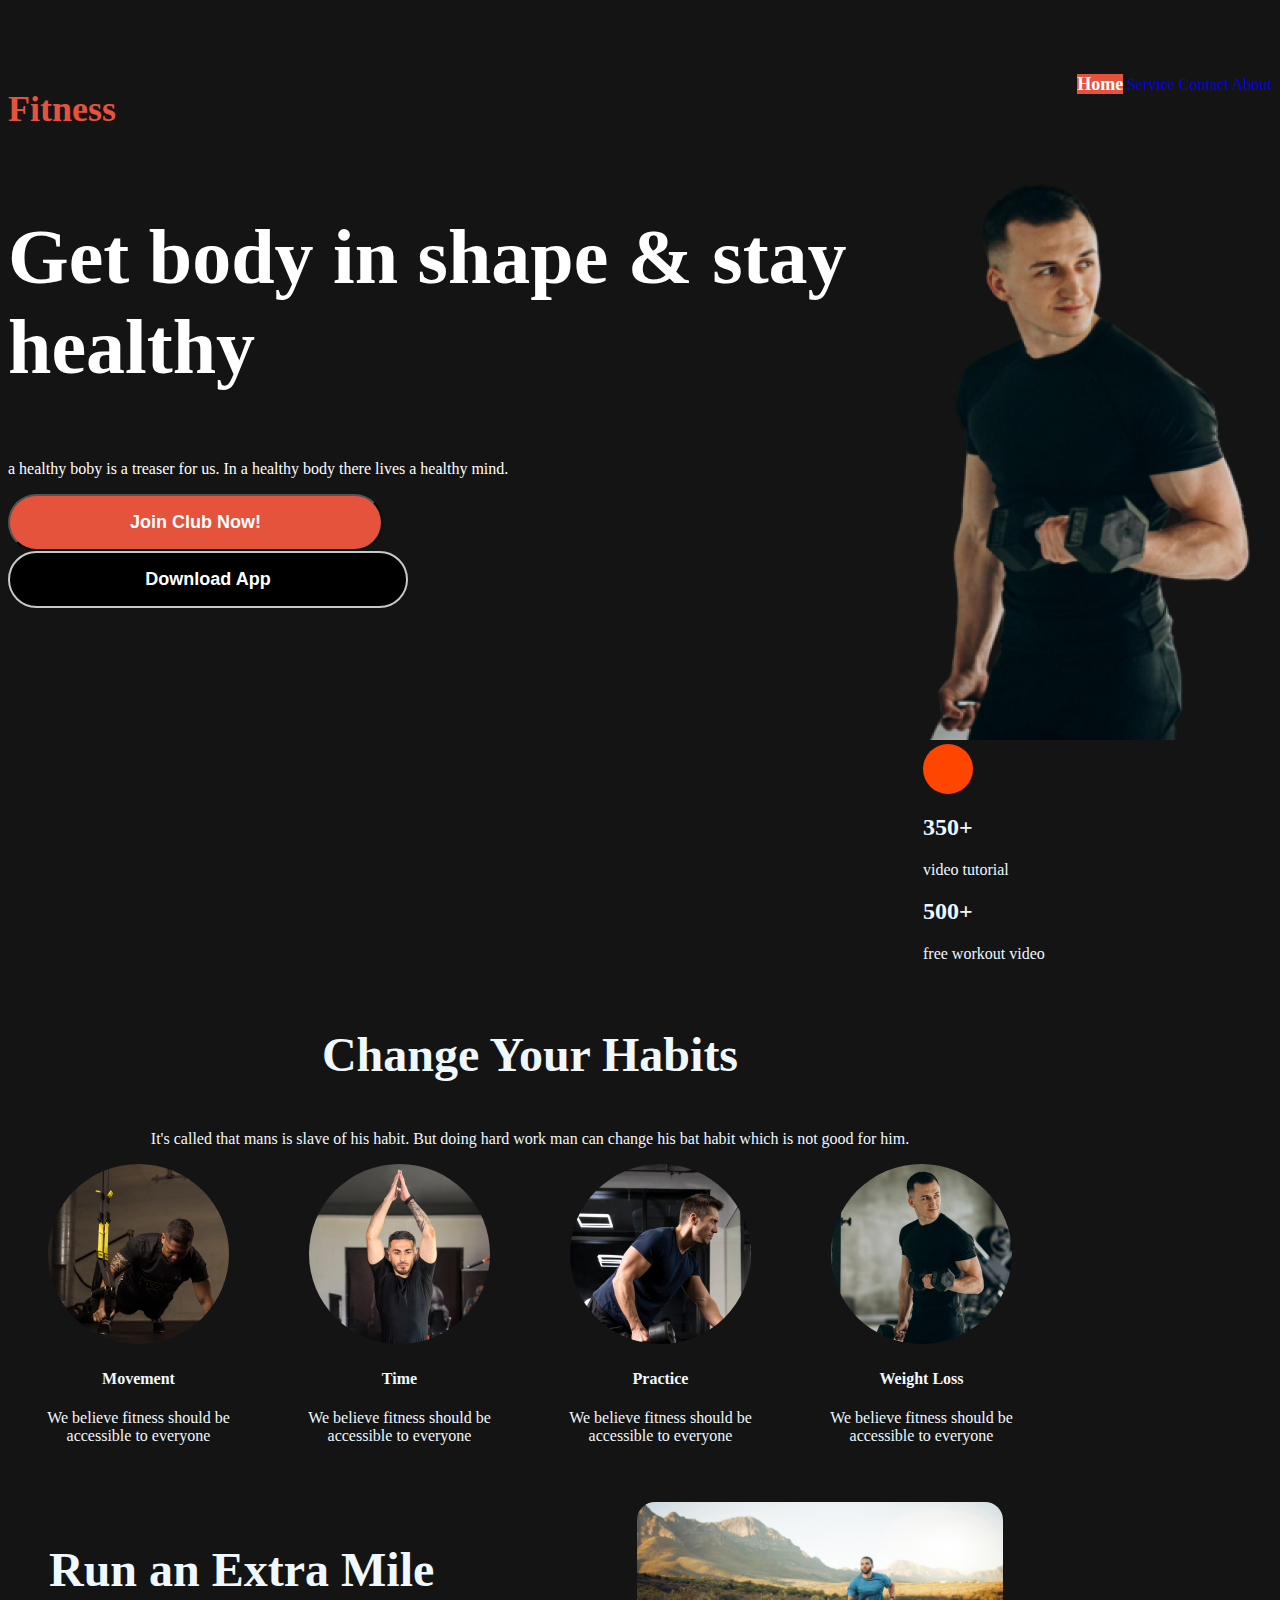
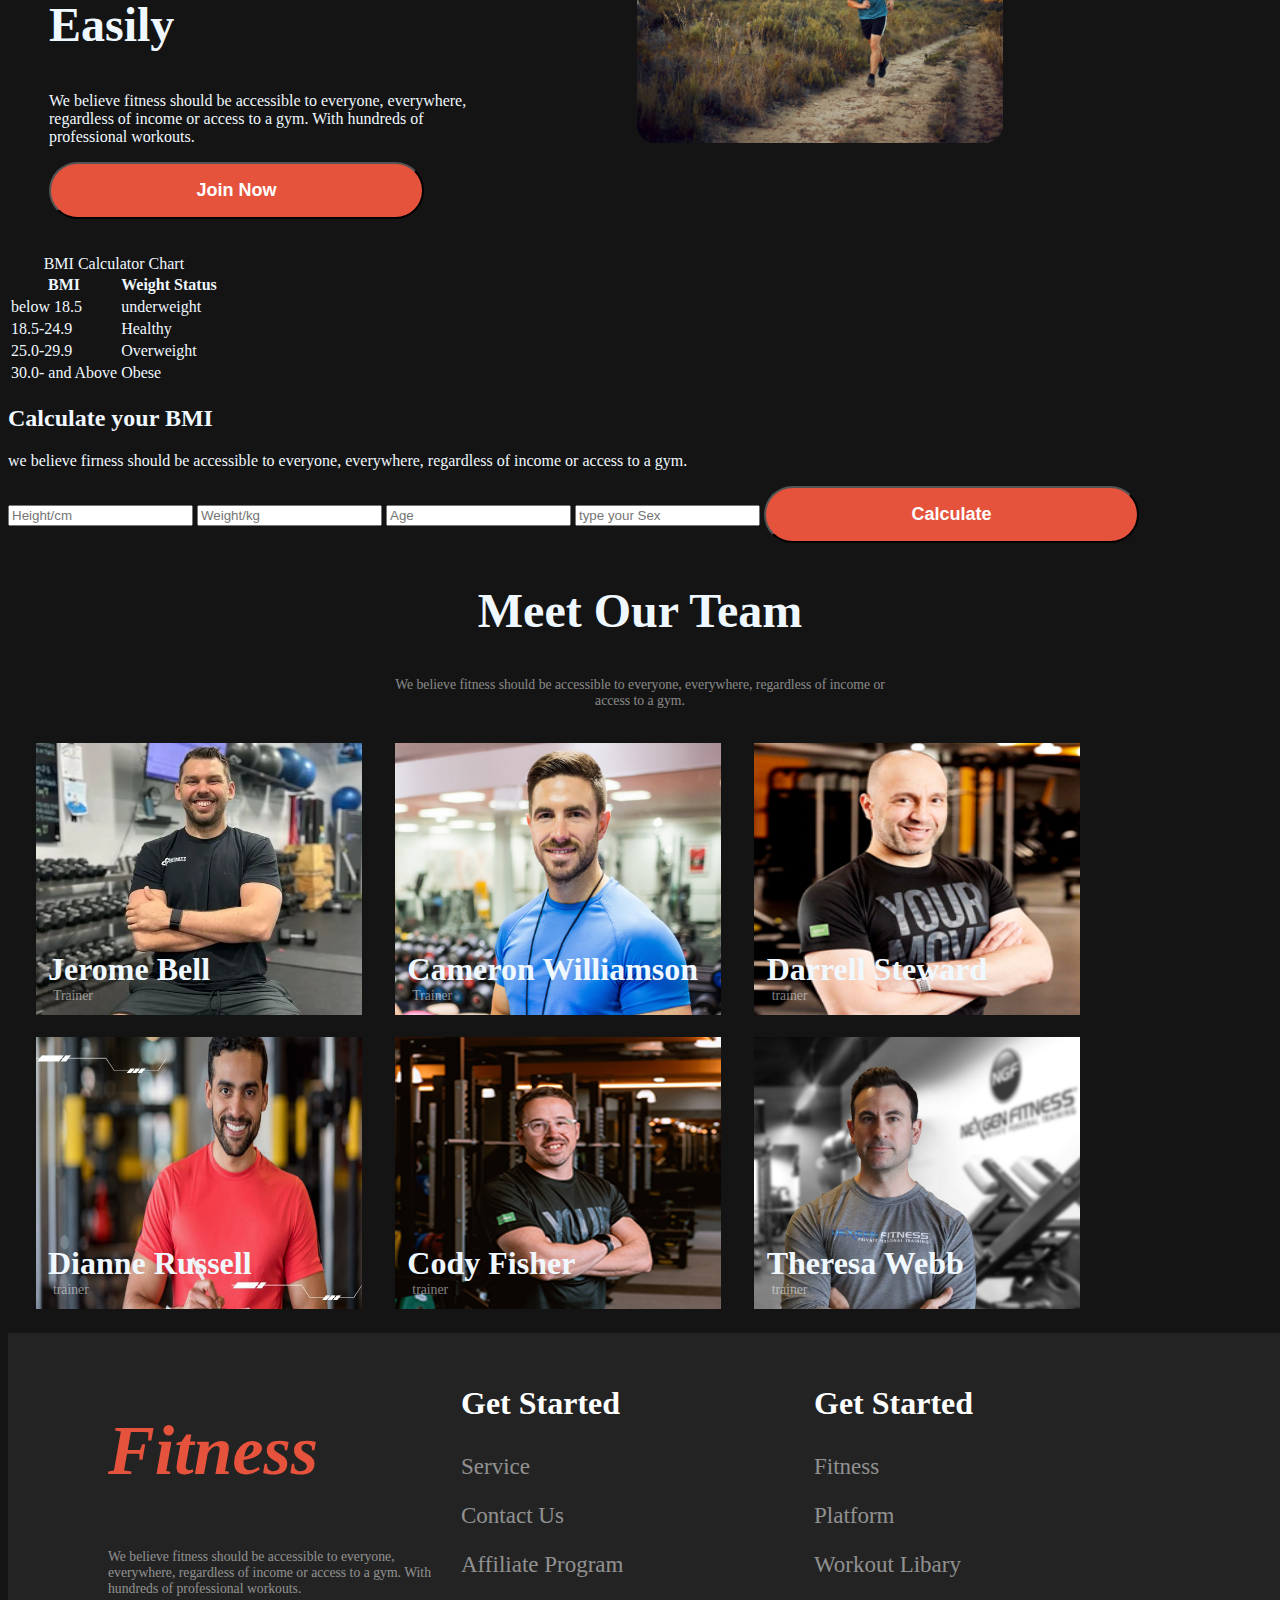
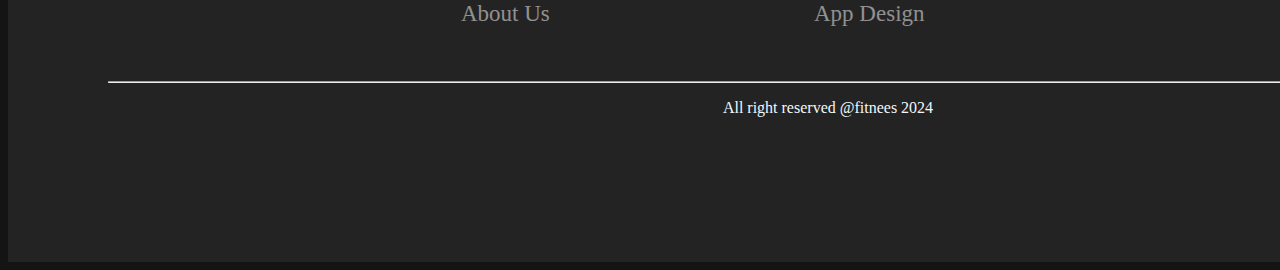
==== index.html @ b58f2102 "begin assnmnt 2" ====
<!DOCTYPE html>
<html lang="en">
<head>
  <meta charset="UTF-8">
  <meta name="viewport" content="width=device-width, initial-scale=1.0">
  <title>Assainment-2</title>
  <link rel="stylesheet" href="style.css">
</head>
<body>
 <header class="hero-section">
  <nav class="navber">
    <div>
      <h2 class="fitness-logo">Fitness</h2>
    </div>
    <div class="nav-icon">
      <ul>
        <a class="home-logo" href="home.html">Home</a>
        <a href="service.html">Service</a>
        <a href="contact.html">Contact</a>
        <a href="about.html">About</a>
      </ul>
    </div>
  </nav>
  <div class="hero-title-img">
    <div class="title-text">
      <h1 class="title">Get body in <span class="shape">shape</span> & stay healthy</h1>
      <p class="title-description">a healthy boby is a treaser for us. In a healthy body there lives a healthy mind. </p>
      <button class="btn-primary">Join Club Now!</button>
      <button class="btn-secondary">Download App</button>
    </div>
    <div class="hero-img">
      <img src="images/Images 2.png" alt="">
      <div>
        <div style="width: 50px; height: 50px; border-radius: 50%;
        background-color: orangered;"></div>
        <div><h2>350+</h2><p>video tutorial</p></div>
      </div>
      <div>
        <h2>500+</h2>
        <p>free workout video</p>
      </div>
    </div>
  </div>
 </header> 
 <main>
  <section class="change-habit-section">
    <div class="change-habit-text">
      <h3 class="change-habit-header">Change Your Habits</h3>
      <p class="change-habit-description">It's called that mans is slave of his habit. But doing hard work man can change his bat habit which is not good for him.</p>

    </div>
   <div class="change-habit-img-text-container">
    <div class="change-habit-img-text">
      <img src="images/image 3.png" alt="">
      <h4>Movement</h4>
      <p>We believe fitness should be <br> accessible to everyone</p>
    </div>
    <div class="change-habit-img-text">
      <img src="images/image 2.png" alt="">
      <h4>Time</h4>
      <p>We believe fitness should be <br> accessible to everyone</p>
    </div>
    <div class="change-habit-img-text">
      <img src="images/image 4.png" alt="">
      <h4>Practice</h4>
      <p>We believe fitness should be <br> accessible to everyone</p>
    </div>
    <div class="change-habit-img-text">
      <img src="images/image 5.png" alt="">
      <h4> Weight Loss</h4>
      <p>We believe fitness should be <br> accessible to everyone</p>
    </div>
   </div>
  </section>
  <section class="run-extra-container">
    <div class="run-extra-text">
      <h2 class="run-extra-header">
        Run an Extra
        Mile Easily
      </h2>
      <p>We believe fitness should be accessible to everyone, everywhere, regardless of income or access to a gym. With hundreds
      of professional workouts.</p>
      <button class="btn-primary">Join Now</button>
    </div>
    <div class="run-extra-img"><img src="images/run.jpg" alt=""></div>
  </section>
  <section class="bmi-calculator">
    <table>
      <caption>BMI Calculator Chart</caption>
      <tr>
        <th>BMI</th>
        <th>Weight Status</th>
      </tr>
      <tr>
        <td>below 18.5</td>
        <td>underweight</td>
      </tr>
      <tr>
        <td>18.5-24.9</td>
        <td>Healthy</td>
      </tr>
      <tr>
        <td>25.0-29.9</td>
        <td>Overweight</td>
      </tr>
      <tr>
        <td>30.0- and Above</td>
        <td>Obese</td>
      </tr>
    </table>
    <div class="bmi-calculation">
      <h2>Calculate your BMI</h2>
      <p>we believe firness should be accessible to everyone, everywhere, regardless of income or access to a gym.</p>
      <input type="number" placeholder="Height/cm">
      <input type="number" placeholder="Weight/kg">
      <input type="number" placeholder="Age">
      <input type="text"  placeholder="type your Sex" >
      <!-- <input type="text" placeholder="write your activety"> -->
      <button class="btn-primary">Calculate</button>
    </div>
  </section>
  <section class="trainer-img-container">
    <h2>Meet Our Team </h2>
    <p>We believe fitness should be accessible to everyone, everywhere, regardless of income or <br> access to a gym.</p>
    <div class="trainer-img">
      <div class="trainer-img-h3-p">
        <img src="images/trainer1.png" alt="Jerome Bell">
        <div class="trainer-name">
          <h3>Jerome Bell</h3>
          <p>Trainer</p>
        </div>
      </div>
      <div class="trainer-img-h3-p">
        <img src="images/trainer2.png" alt="Cameron Williamson">
        <div class="trainer-name">
          <h3>Cameron Williamson</h3>
          <p>Trainer</p>
        </div>
      </div>
      <div class="trainer-img-h3-p">
        <img src="images/trainer3.png" alt="Darrell Steward">
        <div class="trainer-name">
          <h3>Darrell Steward</h3>
          <p>trainer</p>
        </div>
      </div>
      <div class="trainer-img-h3-p">
        <img src="images/trainer4.png" alt="Dianne Russell">
        <div class="trainer-name">
          <h3>Dianne Russell</h3>
          <p>trainer</p>
        </div>
      </div>
      <div class="trainer-img-h3-p">
        <img src="images/trainer5.png" alt="">
        <div class="trainer-name">
          <h3> Cody Fisher</h3>
          <p>trainer</p>
        </div>
      </div>
      <div class="trainer-img-h3-p">
        <img src="images/trainer6.png" alt="trainer6">
        <div class="trainer-name">
          <h3>Theresa Webb</h3>
          <p>trainer</p>
        </div>
      </div>
    </div>
  </section>
 </main>
 <footer>
  <div class="footer-text">
    <div class="footer-1">
      <h2><em>Fitness</em></h2>
      <p>We believe fitness should be accessible to everyone, everywhere, regardless of income or access to a gym. With hundreds
      of professional workouts.</p>
    </div>
    <div class="footer-2">
      <h3>Get Started</h3>
      <p>Service</p>
      <p>Contact Us</p>
      <p>Affiliate Program</p>
      <p>About Us</p>
    </div>
    <div class="footer-3">
      <h3>Get Started</h3>
      <p>Fitness</p>
      <p>Platform</p>
      <p>Workout Libary</p>
      <p>App Design</p>
    </div>
  </div>
  <hr>
  <p style="text-align: center;">All right reserved @fitnees 2024</p>
 </footer>
</body>
</html>
---- style.css ----
body{
  background-color: rgba(20 20 20);
  color: aliceblue;
}
/* hero section styles */
.hero-section{
  max-width: 1440px;
}
/* navber styles */
.navber{
  display: flex;
  justify-content: space-between;
  margin-top: 58px;
}
.fitness-logo{
  color: rgb(230, 83, 60);
  font-family: Inter;
  font-size: 2.25rem;
  font-weight: 800;
}
.nav-icon{
  display: flex;
  justify-content: space-between;
}
.nav-icon a{
  text-decoration: none;
}
.home-logo{
  font-weight: 600;
  font-size: 1.125rem;
  color: white;
  background-color: rgb(230, 83, 60) ;
}
/* main hero section design */
.hero-title-img{
  display: flex;
}
.title-text{
  display: flex;
  flex-direction: column;

}
.title{
  font-size: 4.875rem;
  font-weight: 900;
  color: white;
}
.shape{
  font-family: ;
}
.title-description{
  font-weight: 400;
  font-size: 1rem;
  color: white;
}
.btn-primary{
  border-radius: 42px;
  color: white;
  background: rgb(230, 83, 60);
  padding: 16px 40px;
  font-weight: 600;
  font-size: 1.125rem;
  display: inline;
  width: 375px;
}
.btn-secondary{
  padding: 16px 40px;
  border: 2px solid rgba(200,200,200,9);
  font-weight: 600;
  font-size: 1.125rem;
  border-radius: 42px;
  color: white;
  background-color: black;
  /* display: inline; */
  width: 400px;
}



/* change habit styles */
.change-habit-section{
  max-width: 1044px;
  max-height: 452px;
}
.change-habit-text{
  margin: 0 auto;
  text-align: center;
}
.change-habit-header{
  font-weight: 900;
  font-size: 3rem;
}
.change-habit-img-text-container{
  display: grid;
  grid-template-columns: repeat(4,1fr);
  justify-content: center;
  text-align: center;
}
.change-habit-img-text img{
  border-radius: 50%;
}
.run-extra-container{
  max-width: 1060px;
  max-height: 371px;
  padding: 41px;
  display: flex;
  gap: 145px;
  text-align: center;
  justify-content: center
  background-color: rgb(34,34,34);
}
.run-extra-text{
  width: 443px;
  height: 290px;
  text-align: left;
}
.run-extra-header{
  font-weight: 900;
  font-size: 3rem;
}
.run-extra-img{
  height: 312px;
  width: 366px;
 
}
.run-extra-img img{
  width: 100%;
   border-radius: 18px;
}
/* trainer section */
.trainer-img-container{
  margin: 0 auto;
  text-align: center;
}
.trainer-img-container h2{
  font-size: 3rem;
  font-weight: 900;
}
.trainer-img-container p{
  font-size: .857rem;
  font-weight: 400;
  color: rgba(255,255,255,0.5);
}
.trainer-img{
  max-width: 1060px;
  max-height: 604px;
  display: grid;
  grid-template-columns: repeat(3,1fr);
  gap: 18px;
  padding: 20px;

}
.trainer-img img{
  width: 326px;
  height: 272px;
  
}
.trainer-img-h3-p{
   position: relative;
}
.trainer-name{
  position: absolute;
  bottom: 0px;
  left: 20px;
  width: 300px;
  height: 100px;
  text-align: left;
  margin: 0;
}
.trainer-name h3{
  font-size: 2rem;
  font-weight: 800;
  margin-bottom: 0;
  padding-bottom: 0;
}
.trainer-name p{
  margin-top: 0;
  color: rgba(255,255,255,0.5);
  margin-left: 5px;
}
/* footer disegn */
footer{
  margin: 0 auto;
  padding: 20px 100px;
  background-color: rgba(35,35,35,5);
  /* text-align: center; */
}
footer{
  margin: 0 auto;
  width: 1440px;
  height: 489px;
}
.footer-text{
  width: 1059px;
  height: 249px;
  /* margin-top: 66px; */
  /* margin-left: 190px; */
  /* margin-right: 191px; */
  display: grid;
  grid-template-columns: repeat(3,1fr);
  justify-content: space-between;
  /* gap: 150px; */
  /* margin: 20px; */
  font-size: 1.4375rem;
  font-weight: 400;
  color: rgba(255,255,255,0.5);
}
.footer-1{

}
.footer-1 h2{
  font-size: 4.375rem;
  font-weight: 800;
  color: rgb(230, 83, 60);
}
.footer-1 p{
  font-size: .857rem;
  font-weight: 400;
  color: rgba(255,255,255,0.5);
}
.footer-text h3{
  color: white;
  font-size: 2rem;
  font-weight: 700;
}
footer > hr{
  margin-top: 79px;
}
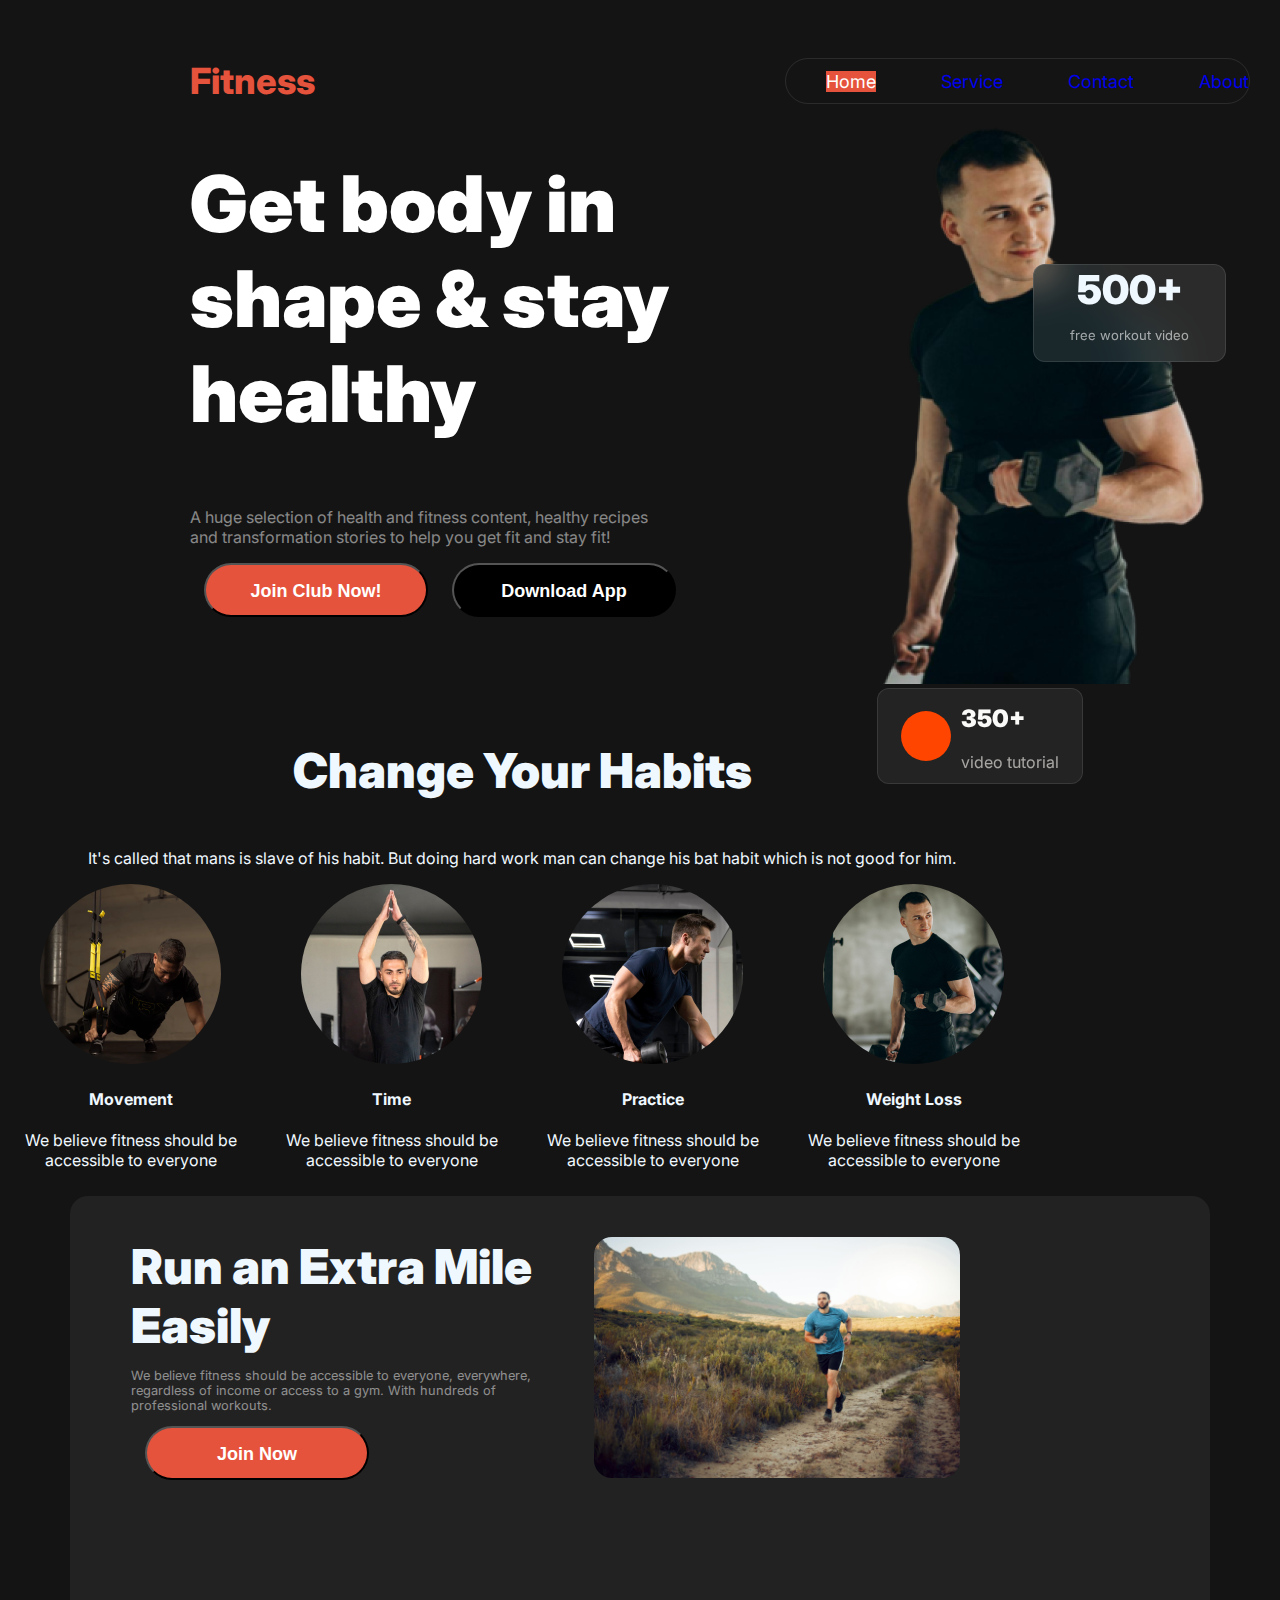
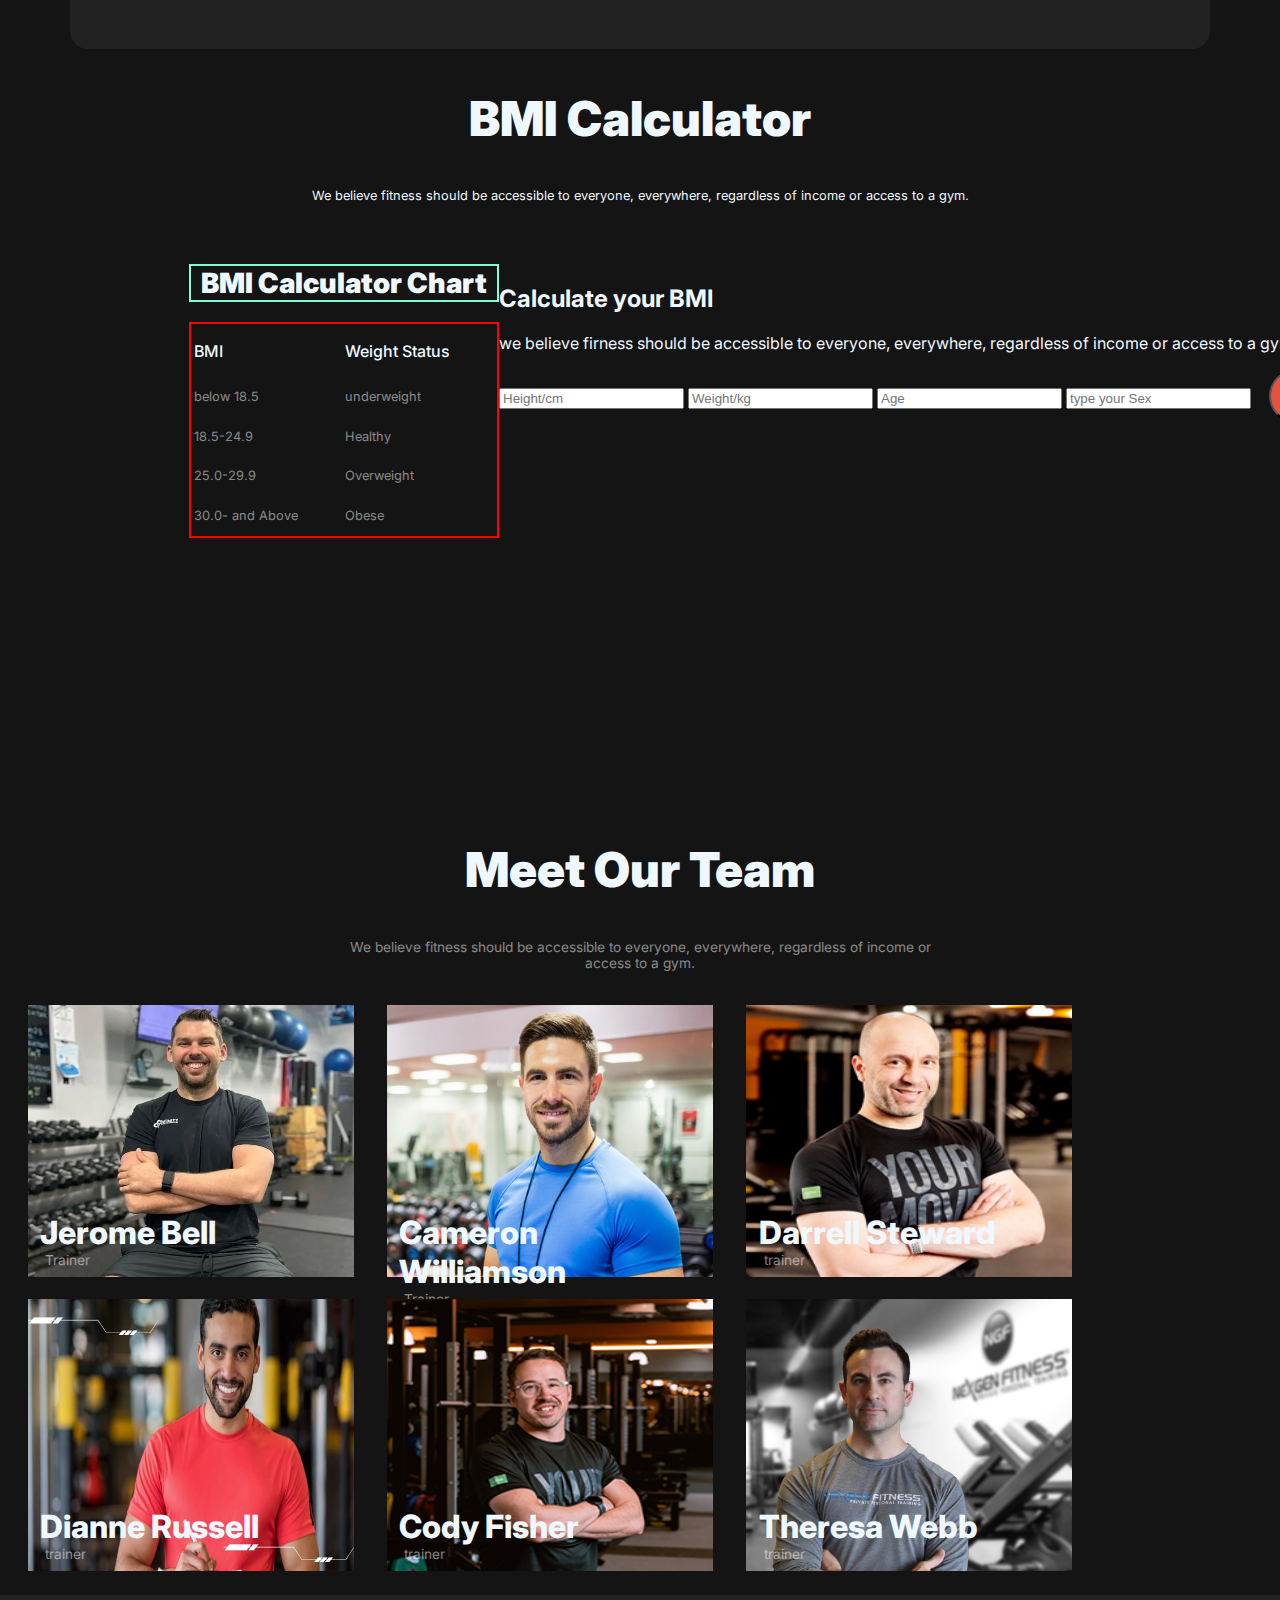
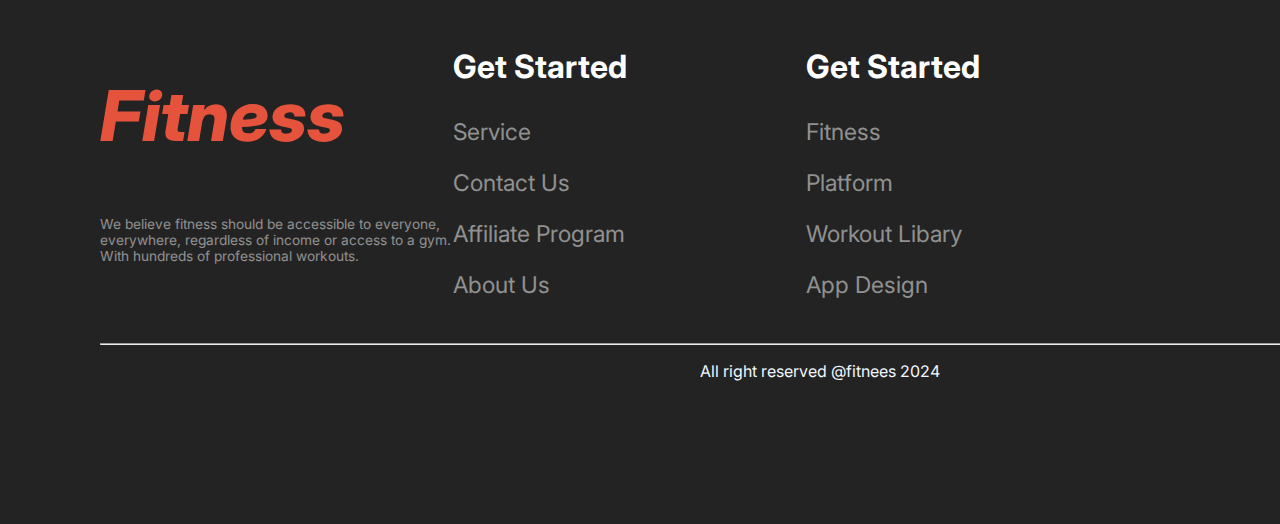
==== commit 85879b03: "second" ====
--- a/index.html
+++ b/index.html
@@ -14,28 +14,31 @@
     </div>
     <div class="nav-icon">
       <ul>
-        <a class="home-logo" href="home.html">Home</a>
-        <a href="service.html">Service</a>
-        <a href="contact.html">Contact</a>
-        <a href="about.html">About</a>
+        <li><a class="home-logo" href="home.html">Home</a></li>
+        <li><a href="service.html">Service</a></li>
+        <li><a href="contact.html">Contact</a></li>
+        <li><a href="about.html">About</a></li>
       </ul>
     </div>
+    
   </nav>
+  
   <div class="hero-title-img">
     <div class="title-text">
       <h1 class="title">Get body in <span class="shape">shape</span> & stay healthy</h1>
-      <p class="title-description">a healthy boby is a treaser for us. In a healthy body there lives a healthy mind. </p>
-      <button class="btn-primary">Join Club Now!</button>
-      <button class="btn-secondary">Download App</button>
+      <p class="title-description">A huge selection of health and fitness content, healthy recipes <br> and transformation stories to help you get fit and stay
+      fit! </p>
+      <div class="hero-btn-container"><button class="btn-primary">Join Club Now!</button>
+      <button class="btn-secondary">Download App</button></div>
     </div>
     <div class="hero-img">
       <img src="images/Images 2.png" alt="">
-      <div>
+      <div class="box-icon-2">
         <div style="width: 50px; height: 50px; border-radius: 50%;
         background-color: orangered;"></div>
-        <div><h2>350+</h2><p>video tutorial</p></div>
-      </div>
-      <div>
+        <div ><h2>350+</h2><p>video tutorial</p></div>
+      </div>
+      <div class="box-icon">
         <h2>500+</h2>
         <p>free workout video</p>
       </div>
@@ -84,40 +87,50 @@
     </div>
     <div class="run-extra-img"><img src="images/run.jpg" alt=""></div>
   </section>
-  <section class="bmi-calculator">
-    <table>
-      <caption>BMI Calculator Chart</caption>
-      <tr>
-        <th>BMI</th>
-        <th>Weight Status</th>
-      </tr>
-      <tr>
-        <td>below 18.5</td>
-        <td>underweight</td>
-      </tr>
-      <tr>
-        <td>18.5-24.9</td>
-        <td>Healthy</td>
-      </tr>
-      <tr>
-        <td>25.0-29.9</td>
-        <td>Overweight</td>
-      </tr>
-      <tr>
-        <td>30.0- and Above</td>
-        <td>Obese</td>
-      </tr>
-    </table>
-    <div class="bmi-calculation">
-      <h2>Calculate your BMI</h2>
-      <p>we believe firness should be accessible to everyone, everywhere, regardless of income or access to a gym.</p>
-      <input type="number" placeholder="Height/cm">
-      <input type="number" placeholder="Weight/kg">
-      <input type="number" placeholder="Age">
-      <input type="text"  placeholder="type your Sex" >
-      <!-- <input type="text" placeholder="write your activety"> -->
-      <button class="btn-primary">Calculate</button>
-    </div>
+  <section >
+    <div class="bmi-calculator-title">
+      <h2>BMI Calculator</h2>
+      <p>We believe fitness should be accessible to everyone, everywhere, regardless of income or access to a gym.</p>
+    </div>
+    <div class="bmi-calculator-container">
+      <div class="table">
+        <table>
+          <caption class="table-caption">BMI Calculator Chart</caption>
+          <tr>
+            <th>BMI</th>
+            <th>Weight Status</th>
+          </tr>
+          <tr>
+            <td>below 18.5</td>
+            <td>underweight</td>
+          </tr>
+          <tr>
+            <td>18.5-24.9</td>
+            <td>Healthy</td>
+          </tr>
+          <tr>
+            <td>25.0-29.9</td>
+            <td>Overweight</td>
+          </tr>
+          <tr>
+            <td>30.0- and Above</td>
+            <td>Obese</td>
+          </tr>
+        </table>
+      </div>
+      <div class="bmi-calculation">
+        <h2>Calculate your BMI</h2>
+        <p>we believe firness should be accessible to everyone, everywhere, regardless of income or access to a gym.</p>
+        <input type="number" placeholder="Height/cm">
+        <input type="number" placeholder="Weight/kg">
+        <input type="number" placeholder="Age">
+        <input type="text" placeholder="type your Sex">
+        <!-- <input type="text" placeholder="write your activety"> -->
+        <button class="btn-primary">Calculate</button>
+      </div>
+    </div>
+    
+   
   </section>
   <section class="trainer-img-container">
     <h2>Meet Our Team </h2>
@@ -168,6 +181,7 @@
     </div>
   </section>
  </main>
+
  <footer>
   <div class="footer-text">
     <div class="footer-1">
@@ -193,5 +207,6 @@
   <hr>
   <p style="text-align: center;">All right reserved @fitnees 2024</p>
  </footer>
+
 </body>
 </html>
--- a/style.css
+++ b/style.css
@@ -1,49 +1,89 @@
+
+
+@import url('https://fonts.googleapis.com/css2?family=Inter:wght@100..900&family=Work+Sans:ital,wght@0,100..900;1,100..900&display=swap');
+
 body{
   background-color: rgba(20 20 20);
   color: aliceblue;
+  font-family: inter;
+  margin: 0 auto;
 }
 /* hero section styles */
 .hero-section{
   max-width: 1440px;
 }
 /* navber styles */
-.navber{
-  display: flex;
-  justify-content: space-between;
-  margin-top: 58px;
-}
+
 .fitness-logo{
   color: rgb(230, 83, 60);
-  font-family: Inter;
+  font-family: inter;
   font-size: 2.25rem;
   font-weight: 800;
 }
-.nav-icon{
-  display: flex;
+.nav-icon ul{
+  width: 465px;
+  height: 46px;
+  display: flex;
+  gap: 47px;
+  align-items: center;
   justify-content: space-between;
+  box-sizing: border-box;
+  border: 1px solid rgba(255, 255, 255, 0.1);
+  border-radius: 39px;
+
+}
+.nav-icon li{
+  list-style: none;
 }
 .nav-icon a{
   text-decoration: none;
+  font-size: 1.125rem;
+  font-weight: 400;
+  font-family: inter;
+}
+a:hover{
+  color: rgb(226, 43, 52);
+}
+.navber{
+  margin: 0 auto;
+  width: 1060px;
+  height: 46px;
+  display: flex;
+  align-items: center;
+  justify-content: space-between;
+  padding-top: 58px;
+  padding-left:190px ;
+  padding-right: 190px;
 }
 .home-logo{
   font-weight: 600;
   font-size: 1.125rem;
+  font-family: inter;
   color: white;
   background-color: rgb(230, 83, 60) ;
 }
+
 /* main hero section design */
 .hero-title-img{
   display: flex;
+  margin-left: 190px;
 }
 .title-text{
   display: flex;
   flex-direction: column;
+  /* max-width: 599.05px; */
+  /* max-height: 440px; */
 
 }
 .title{
+  width: 520px;
+  height: 282px;
+  /* margin-left: 190px; */
   font-size: 4.875rem;
   font-weight: 900;
   color: white;
+  font-family: inter;
+  
 }
 .shape{
   font-family: ;
@@ -51,31 +91,100 @@
 .title-description{
   font-weight: 400;
   font-size: 1rem;
-  color: white;
+  color: rgba(255,255,255,0.5);
+  /* margin: 0px 0px 28px 190px; */
+}
+.hero-btn-container{
+  display: flex;
+  /* margin-left: 190px; */
+  margin-bottom: 76px;
 }
 .btn-primary{
+  width: 224px;
+  height: 54px;
   border-radius: 42px;
   color: white;
   background: rgb(230, 83, 60);
   padding: 16px 40px;
   font-weight: 600;
   font-size: 1.125rem;
-  display: inline;
-  width: 375px;
+  /* display: inline; */
+  margin: 0 14px;
 }
 .btn-secondary{
+  width: 224px;
+  height: 54px;
+  margin: 0 10px;
   padding: 16px 40px;
-  border: 2px solid rgba(200,200,200,9);
+  /* border: 2px solid rgba(200,200,200,9); */
   font-weight: 600;
   font-size: 1.125rem;
   border-radius: 42px;
   color: white;
   background-color: black;
   /* display: inline; */
-  width: 400px;
-}
-
-
+  /* width: 400px; */
+}
+.hero-img{
+  width: 349px;
+  height: 580px;
+  margin-left: 167px;
+  margin-right: 214px;
+  position: relative;
+}
+.box-icon{
+  position: absolute;
+  width: 193px;
+  height: 98px;
+  right: 0;
+  left: 270;
+  text-align: center;
+  /* left: 107px; */
+  top: 160px;
+  box-sizing: border-box;
+  border: 1px solid rgba(255, 255, 255, 0.1);
+  border-radius: 12px;
+
+  backdrop-filter: blur(20px);
+  background: rgba(255, 255, 255, 0.1);
+}
+.box-icon h2{
+  font-weight: 900;
+  font-size: 2.5rem;
+  margin: 0;
+  padding: 0;
+}
+.box-icon p{
+  font-size: .8125rem;
+  color: rgba(255,255,255,0.6);
+}
+.box-icon-2{
+  position: absolute;
+  width: 206px;
+  height: 96px;
+  display: flex;
+  align-items: center;
+  justify-content: space-between;
+  padding: 20px 23px;
+  box-sizing: border-box;
+  border: 1px solid rgba(255, 255, 255, 0.1);
+  border-radius: 12px;
+
+  backdrop-filter: blur(20px);
+  background: rgba(48, 48, 48, 0.54);
+  /* left: 764px; */
+  /* top: 556px; */
+  z-index: 1;
+}
+.box-icon-2 h2{
+  color: rgb(250, 250, 249);
+  font-size: 1.5rem;
+  font-weight: 900;
+}
+.box-icon-2 p{
+  font-size:1rem ;
+  color: rgba(239, 237, 232, 0.65);
+}
 
 /* change habit styles */
 .change-habit-section{
@@ -102,9 +211,13 @@
 .run-extra-container{
   max-width: 1060px;
   max-height: 371px;
+  border-radius: 18px;
+
+  background: rgb(34, 34, 34);
+  margin: 10px 70px;
   padding: 41px;
   display: flex;
-  gap: 145px;
+  /* gap: 145px; */
   text-align: center;
   justify-content: center
   background-color: rgb(34,34,34);
@@ -112,21 +225,82 @@
 .run-extra-text{
   width: 443px;
   height: 290px;
+  
   text-align: left;
+  padding: 0px 20px;
 }
 .run-extra-header{
   font-weight: 900;
   font-size: 3rem;
+  margin-top: 0;
+  margin-bottom: 0;
+}
+.run-extra-text p{
+  font-size: .8rem;
+  font-weight: 400;
+  color: rgba(255, 255, 255, 0.5);
 }
 .run-extra-img{
-  height: 312px;
+  
+  height: 412px;
   width: 366px;
+ 
  
 }
 .run-extra-img img{
   width: 100%;
    border-radius: 18px;
 }
+/* calculator section */
+
+.bmi-calculator-title h2{
+  text-align: center;
+  font-weight: 900;
+  font-size: 3rem;
+}
+.bmi-calculator-title p{
+  text-align: center;
+  font-weight: 400;
+  font-size: .8rem;
+}
+.bmi-calculator-container{
+  margin: 0 auto;
+  width: 1440px;
+  height: 487px;
+  display: flex;
+  gap: 175;
+  padding: 49px 189px;
+}
+
+.table-caption{
+  font-size: 1.75rem;
+  font-weight: 900;
+  margin-bottom: 20px;
+  border: 2px solid aquamarine;
+}
+table{
+  width: 310px;
+  height: 216px;
+  border:2px solid red; ;
+}
+.table th{
+  text-align:left;
+  font-size: 1rem;
+  font-weight: 500;
+}
+.table td{
+  font-size: .8rem;
+  font-weight: 400;
+  color: rgba(255, 255, 255, 0.5);
+}
+.table tr{
+  border: 2px solid greenyellow;
+}
+table th td{
+  border: 2px solid red;
+  border-collapse: collapse;
+}
+/* calculator section ends */
 /* trainer section */
 .trainer-img-container{
   margin: 0 auto;
@@ -225,4 +399,84 @@
 }
 footer > hr{
   margin-top: 79px;
+}
+@media screen and (max-width: 592px) {
+  .navber{
+      width: 353px;
+      height: 43px;
+  }
+  .hero-title-img{
+    flex-direction: column;
+    margin: 75px 72px;
+    border: 2px solid violet;
+  }
+  .title-text{
+    margin: 20px;
+    padding: 2px;
+  }
+  .title{
+    width: 285px;
+    height: 129px;
+    font-size: 2.25rem;
+  }
+  .title-description{
+    width: 274px;
+    height: 96px;
+  }
+  .hero-btn-container{
+    flex-direction: column;
+  }
+   /* .btn-primary{
+    width: 169px;
+    height: 54px;
+    font-size: 1.125rem;
+    /* margin: 0; */
+    /* border: 2px solid rgb(166, 130, 238);
+  }
+  .btn-secondary{
+    width: 169px;
+    height: 54px;
+    font-size: 1.125rem;
+    /* margin: 0; 
+  }*/
+  
+  .hero-img{
+    margin: 20px;
+    /* width: 90%; */
+  }
+  .box-icon-2{
+    left: 20px;
+    bottom: 50px;
+  }
+  .change-habit-section{
+  max-width: 1044px;
+  max-height: 452px;
+  }
+  .change-habit-text{
+    margin: 0 auto;
+    text-align: center;
+  }
+  .change-habit-header{
+    /* font-weight: 900; */
+    font-size: 2rem;
+  }
+  .change-habit-description{
+    font-size: 1rem;
+    text-align: center;
+    margin: 5px 20px ;
+  }
+  .change-habit-img-text-container{
+    /* display: grid; */
+    width: 338px;
+    height: 1216px;
+    grid-template-columns: repeat(1,1fr);
+    align-items: center;
+    margin-left: 67px;
+  }
+  .run-extra-container{
+    width: 353px;
+    height: 531px;
+    padding: 33px 31px;
+    flex-direction: column;
+  }
 }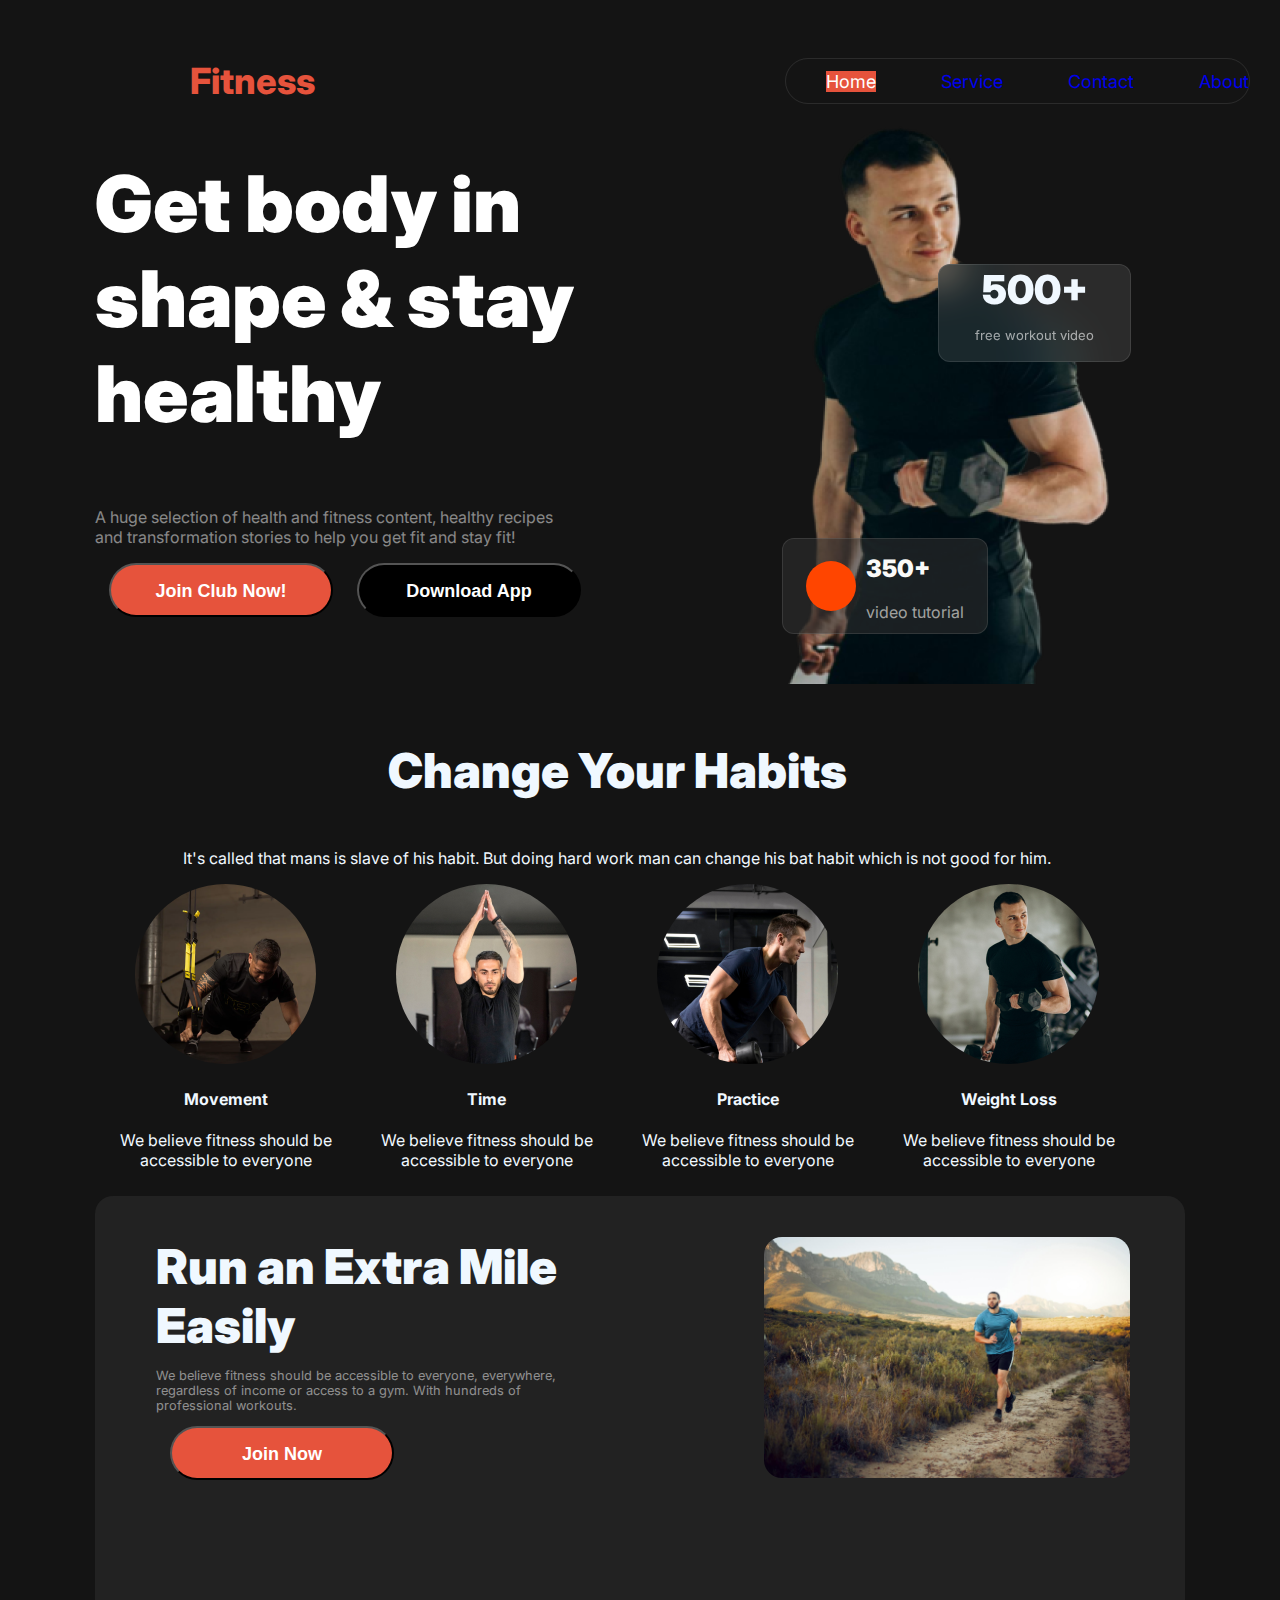
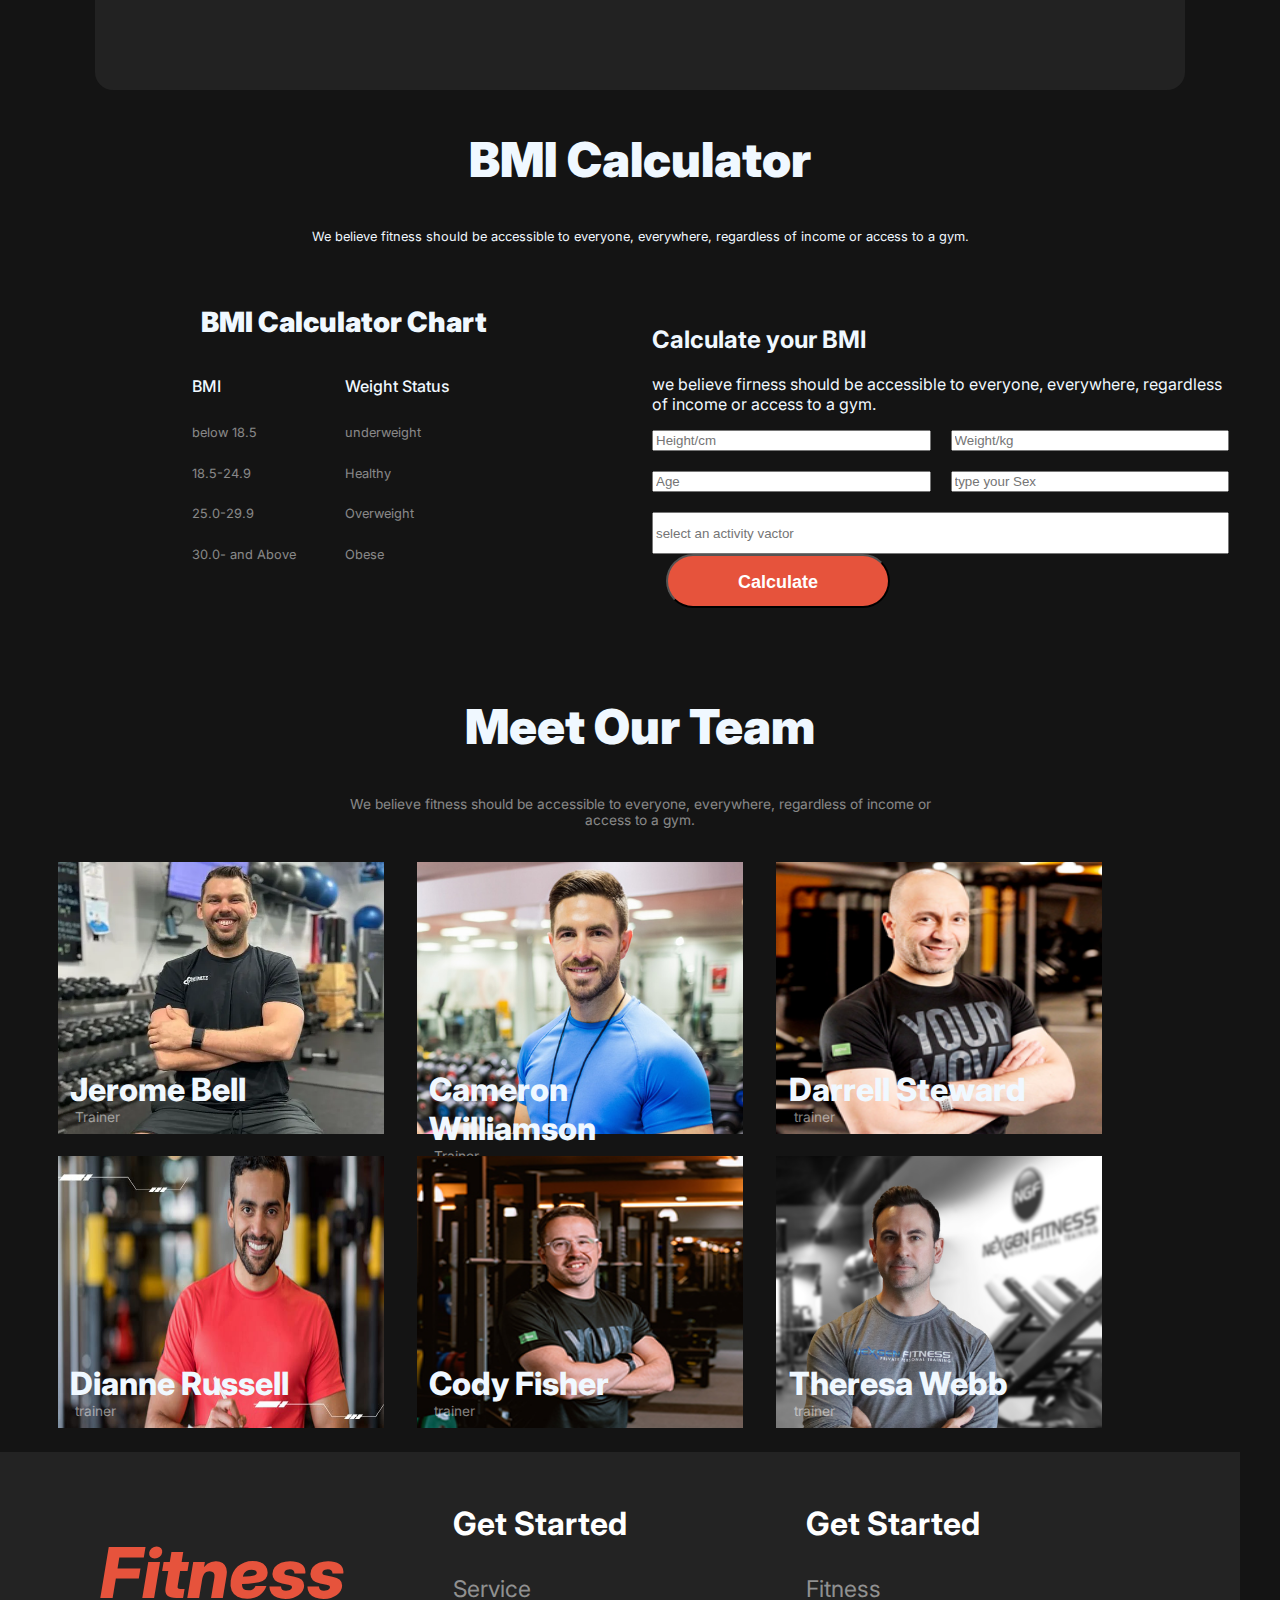
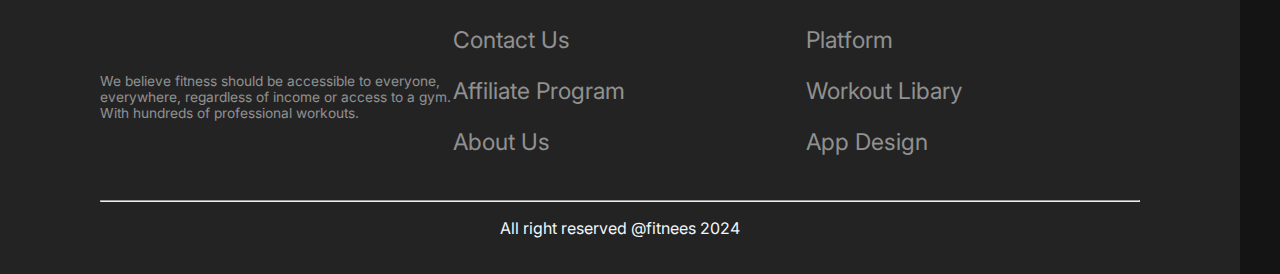
==== commit d0e5094d: "final" ====
--- a/index.html
+++ b/index.html
@@ -3,7 +3,7 @@
 <head>
   <meta charset="UTF-8">
   <meta name="viewport" content="width=device-width, initial-scale=1.0">
-  <title>Assainment-2</title>
+  <title>Assignment-2</title>
   <link rel="stylesheet" href="style.css">
 </head>
 <body>
@@ -85,7 +85,7 @@
       of professional workouts.</p>
       <button class="btn-primary">Join Now</button>
     </div>
-    <div class="run-extra-img"><img src="images/run.jpg" alt=""></div>
+    <div class="run-extra-img"><img  src="images/run.jpg" alt="runing person"></div>
   </section>
   <section >
     <div class="bmi-calculator-title">
@@ -121,11 +121,13 @@
       <div class="bmi-calculation">
         <h2>Calculate your BMI</h2>
         <p>we believe firness should be accessible to everyone, everywhere, regardless of income or access to a gym.</p>
-        <input type="number" placeholder="Height/cm">
-        <input type="number" placeholder="Weight/kg">
-        <input type="number" placeholder="Age">
-        <input type="text" placeholder="type your Sex">
-        <!-- <input type="text" placeholder="write your activety"> -->
+        <div class="calculator-div">
+          <input type="number" placeholder="Height/cm">
+          <input type="number" placeholder="Weight/kg">
+          <input type="number" placeholder="Age">
+          <input type="text" placeholder="type your Sex">
+          <input class="thrd-input" type="text" placeholder="select an activity vactor">
+        </div>
         <button class="btn-primary">Calculate</button>
       </div>
     </div>
--- a/style.css
+++ b/style.css
@@ -13,12 +13,18 @@
   max-width: 1440px;
 }
 /* navber styles */
-
+.navber{
+  margin-left: 0px;
+}
 .fitness-logo{
   color: rgb(230, 83, 60);
   font-family: inter;
   font-size: 2.25rem;
   font-weight: 800;
+  margin-left: 0px;
+}
+nav{
+  margin-right: 95px;
 }
 .nav-icon ul{
   width: 465px;
@@ -66,7 +72,7 @@
 /* main hero section design */
 .hero-title-img{
   display: flex;
-  margin-left: 190px;
+  margin-left: 95px; margin-right: 95px;
 }
 .title-text{
   display: flex;
@@ -163,6 +169,7 @@
   width: 206px;
   height: 96px;
   display: flex;
+  bottom: 50px;
   align-items: center;
   justify-content: space-between;
   padding: 20px 23px;
@@ -170,7 +177,7 @@
   border: 1px solid rgba(255, 255, 255, 0.1);
   border-radius: 12px;
 
-  backdrop-filter: blur(20px);
+  /* backdrop-filter: blur(20px); */
   background: rgba(48, 48, 48, 0.54);
   /* left: 764px; */
   /* top: 556px; */
@@ -189,7 +196,8 @@
 /* change habit styles */
 .change-habit-section{
   max-width: 1044px;
-  max-height: 452px;
+  /* max-height: 452px; */
+  margin-left:95px ;
 }
 .change-habit-text{
   margin: 0 auto;
@@ -204,27 +212,29 @@
   grid-template-columns: repeat(4,1fr);
   justify-content: center;
   text-align: center;
+  
 }
 .change-habit-img-text img{
   border-radius: 50%;
 }
 .run-extra-container{
   max-width: 1060px;
-  max-height: 371px;
+  /* max-height: 371px; */
   border-radius: 18px;
 
   background: rgb(34, 34, 34);
-  margin: 10px 70px;
+  margin: 10px 95px;
   padding: 41px;
   display: flex;
-  /* gap: 145px; */
+  /* grid-template-columns: repeat(1,1fr); */
+  gap: 145px;
   text-align: center;
   justify-content: center
   background-color: rgb(34,34,34);
 }
 .run-extra-text{
-  width: 443px;
-  height: 290px;
+  max-width: 443px;
+  /* max-height: 290px; */
   
   text-align: left;
   padding: 0px 20px;
@@ -264,24 +274,28 @@
   font-size: .8rem;
 }
 .bmi-calculator-container{
-  margin: 0 auto;
-  width: 1440px;
-  height: 487px;
-  display: flex;
-  gap: 175;
+  /* margin: 0 auto; */
+  width: 1040px;
+  /* height: 487px; */
+  display: grid;
+  justify-content: space-between;
+  grid-template-columns: repeat(2,1fr);
+  /* gap: 75; */
   padding: 49px 189px;
+  margin-right: 95px;
+  
 }
 
 .table-caption{
   font-size: 1.75rem;
   font-weight: 900;
   margin-bottom: 20px;
-  border: 2px solid aquamarine;
+  /* border: 2px solid aquamarine; */
 }
 table{
   width: 310px;
   height: 216px;
-  border:2px solid red; ;
+  /* border:2px solid red; ; */
 }
 .table th{
   text-align:left;
@@ -300,24 +314,40 @@
   border: 2px solid red;
   border-collapse: collapse;
 }
+.bmi-calculation{
+  width: 577px;
+  gap: 34px;
+}
+.calculator-div{
+  display: grid;
+  gap: 20px;
+  grid-template-columns: repeat(2,1fr);
+  grid-template-rows: 1fr 1fr 2fr;
+}
+.thrd-input{
+  grid-column: span 2;
+}
 /* calculator section ends */
 /* trainer section */
 .trainer-img-container{
-  margin: 0 auto;
-  text-align: center;
+  margin: 0 30px;
+  text-align: center;
+  align-items: center;
 }
 .trainer-img-container h2{
   font-size: 3rem;
   font-weight: 900;
+  align-items: center;
 }
 .trainer-img-container p{
   font-size: .857rem;
+  align-items: center;
   font-weight: 400;
   color: rgba(255,255,255,0.5);
 }
 .trainer-img{
   max-width: 1060px;
-  max-height: 604px;
+  /* max-height: 604px; */
   display: grid;
   grid-template-columns: repeat(3,1fr);
   gap: 18px;
@@ -354,16 +384,13 @@
 }
 /* footer disegn */
 footer{
-  margin: 0 auto;
+  margin: 0 ;
+  width: 1040px;
   padding: 20px 100px;
   background-color: rgba(35,35,35,5);
   /* text-align: center; */
 }
-footer{
-  margin: 0 auto;
-  width: 1440px;
-  height: 489px;
-}
+
 .footer-text{
   width: 1059px;
   height: 249px;
@@ -401,14 +428,31 @@
   margin-top: 79px;
 }
 @media screen and (max-width: 592px) {
+  main{
+    display: grid;
+    grid-template-columns: 1;
+    gap: 20px;
+    /* flex-direction: column; */
+    justify-content: center;
+  }
+  .hero-section{
+    max-width: 393px;
+    /* max-height: 1024px; */
+  }
   .navber{
       width: 353px;
       height: 43px;
   }
+  .nav-icon{
+    display: none;
+  }
+  nav{
+    /* display: none; */
+  }
   .hero-title-img{
     flex-direction: column;
     margin: 75px 72px;
-    border: 2px solid violet;
+    /* border: 2px solid violet; */
   }
   .title-text{
     margin: 20px;
@@ -449,12 +493,19 @@
     bottom: 50px;
   }
   .change-habit-section{
-  max-width: 1044px;
-  max-height: 452px;
+ 
+  width: 338px;
+  height: 1398px;
+  /* left: 28px; */
+  /* top: 1024px; */
+
   }
   .change-habit-text{
-    margin: 0 auto;
+    /* margin: 0 20px; */
     text-align: center;
+    justify-content: center;
+    margin-left: 60px;
+    margin-bottom: 5px;
   }
   .change-habit-header{
     /* font-weight: 900; */
@@ -465,18 +516,84 @@
     text-align: center;
     margin: 5px 20px ;
   }
+  .change-habit-section{
+    display: flex;
+    flex-direction: column;
+  }
   .change-habit-img-text-container{
-    /* display: grid; */
+    display: grid;
     width: 338px;
-    height: 1216px;
+    /* height: 1216px; */
     grid-template-columns: repeat(1,1fr);
     align-items: center;
     margin-left: 67px;
   }
   .run-extra-container{
+    /* width: 353px;
+    height: 531px; */
+    padding: 33px 31px;
+    flex-direction: column;
     width: 353px;
     height: 531px;
-    padding: 33px 31px;
+    /* left: 20px; */
+  }
+  .bmi-calculator-container{
+    display: none;
     flex-direction: column;
   }
+  .trainer-img-container{
+    margin: 0 auto;
+    align-items: center;
+  }
+  .trainer-img-container h2{
+    font-size: 2rem;
+    font-weight: 900;
+  }
+  .trainer-img-container p{
+    font-size: .875rem;
+    margin: 14px auto;
+  }
+  .trainer-img{
+  max-width: 353px;
+  /* max-height: 1188px; */
+  display: grid;
+  grid-template-columns: 1fr;
+  gap: 18px;
+  padding: 20px;
+  margin-right: 20px;
+  margin-left: 20px;
+  /* margin: 5px 20px; */
+
+}
+footer{
+  max-width: 393px;
+  display: grid;
+  grid-template-columns: 1;
+  gap: 20px;
+  margin: 5px;
+}
+.footer-text{
+  
+}
+.footer-text{
+  max-width: 393px;
+
+  display: grid;
+  grid-template-columns: 1fr;
+  font-size: 1.4375rem;
+  font-weight: 400;
+  color: rgba(255,255,255,0.5);
+}
+.footer-1{
+  max-width: 317px;
+  /* max-height: 200px; */
+  padding: 44px 56px 30px 20px;
+}
+footer > hr{
+  display: none;
+  margin-bottom: 10px;
+}
+footer > p{
+  display: none;
+}
 }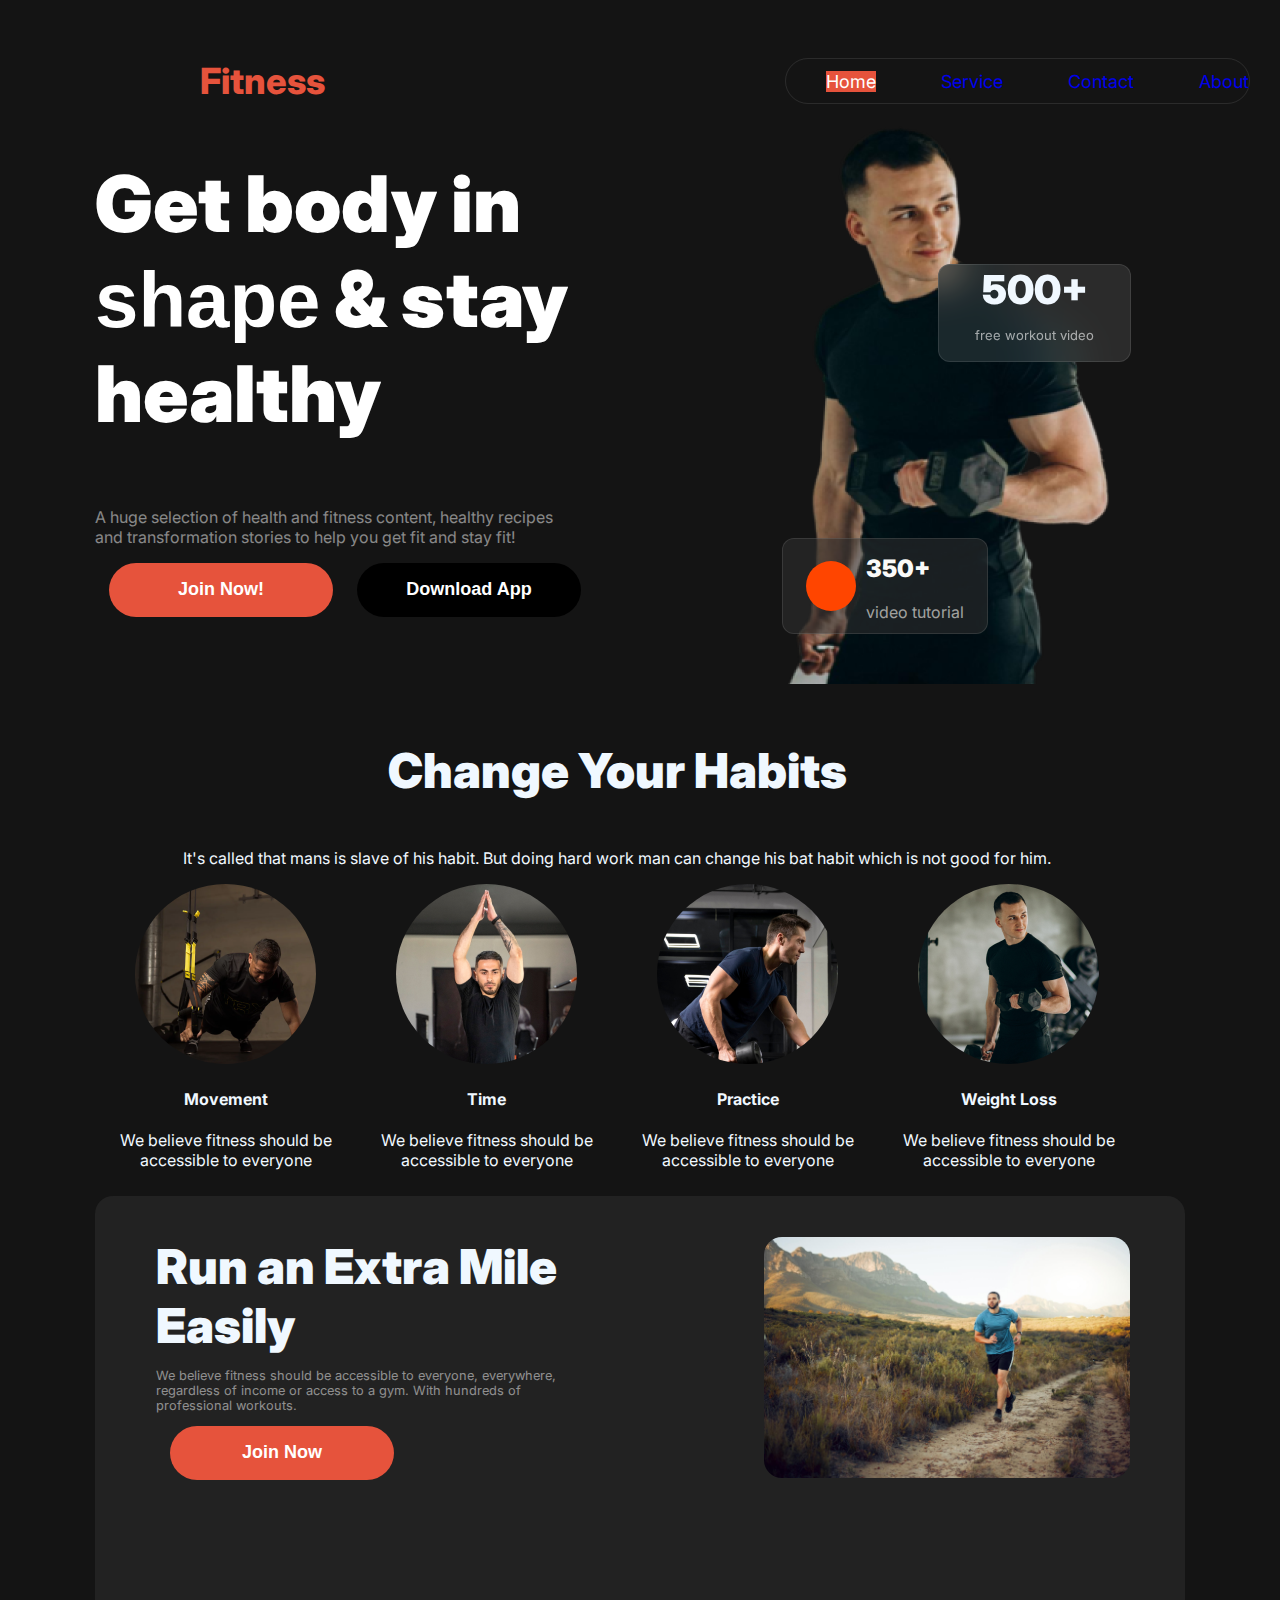
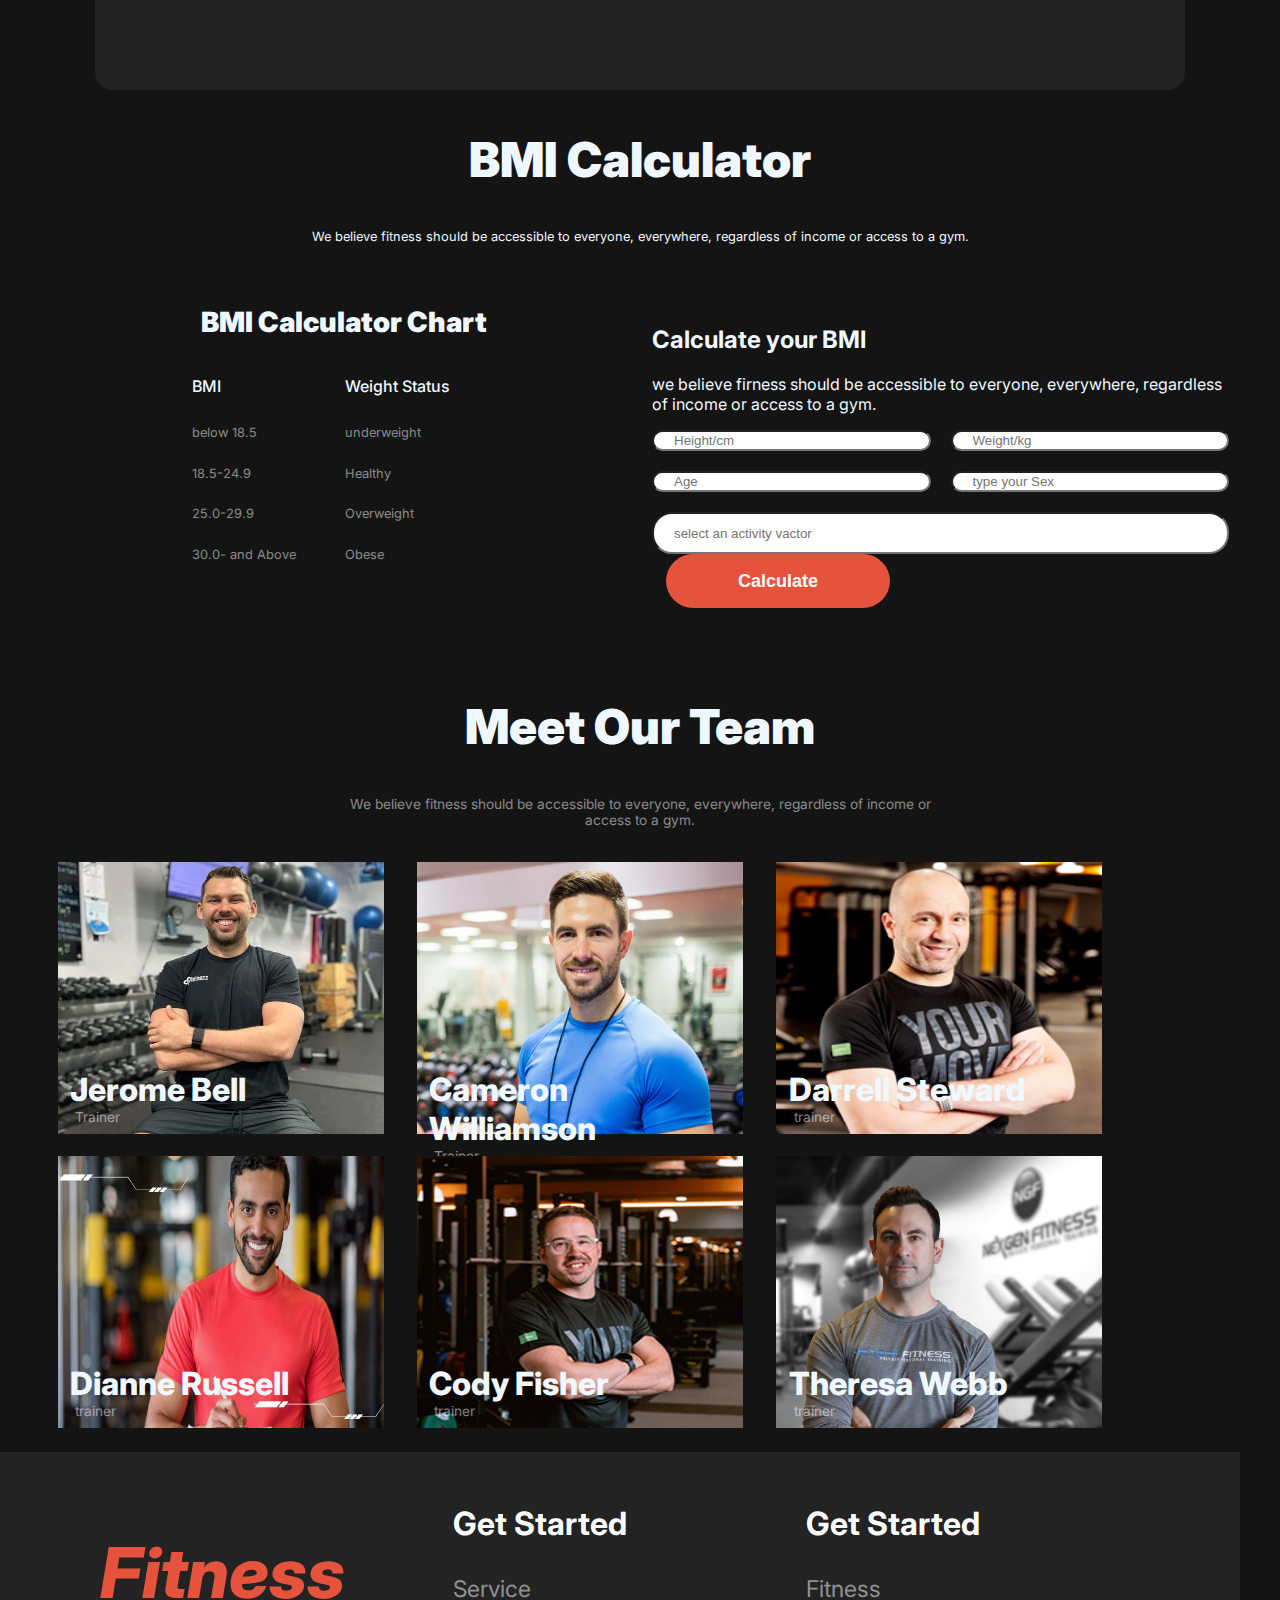
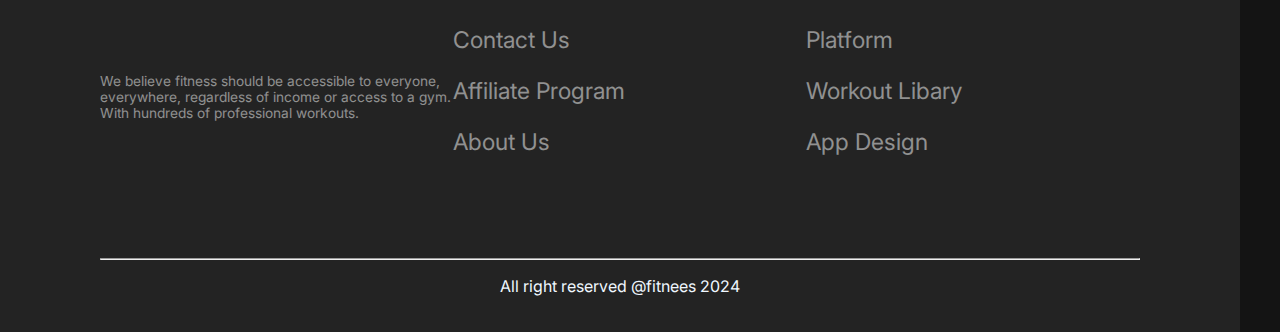
==== commit a2e506e4: "making responsive" ====
--- a/index.html
+++ b/index.html
@@ -10,7 +10,7 @@
  <header class="hero-section">
   <nav class="navber">
     <div>
-      <h2 class="fitness-logo">Fitness</h2>
+      <h2 class="fitness-logo" style="margin: 10px;">Fitness</h2>
     </div>
     <div class="nav-icon">
       <ul>
@@ -28,7 +28,7 @@
       <h1 class="title">Get body in <span class="shape">shape</span> & stay healthy</h1>
       <p class="title-description">A huge selection of health and fitness content, healthy recipes <br> and transformation stories to help you get fit and stay
       fit! </p>
-      <div class="hero-btn-container"><button class="btn-primary">Join Club Now!</button>
+      <div class="hero-btn-container"><button class="btn-primary btn-1">Join Now!</button>
       <button class="btn-secondary">Download App</button></div>
     </div>
     <div class="hero-img">
--- a/style.css
+++ b/style.css
@@ -1,6 +1,8 @@
 
 
 @import url('https://fonts.googleapis.com/css2?family=Inter:wght@100..900&family=Work+Sans:ital,wght@0,100..900;1,100..900&display=swap');
+
+@import url('https://fonts.cdnfonts.com/css/miama');
 
 body{
   background-color: rgba(20 20 20);
@@ -10,9 +12,13 @@
 }
 /* hero section styles */
 .hero-section{
-  max-width: 1440px;
+  max-width: 100%;
 }
 /* navber styles */
+nav{
+  margin: 0;
+  padding: 0;
+}
 .navber{
   margin-left: 0px;
 }
@@ -92,8 +98,8 @@
   
 }
 .shape{
-  font-family: ;
-}
+   font-family: 'Miama', sans-serif;
+  }
 .title-description{
   font-weight: 400;
   font-size: 1rem;
@@ -116,6 +122,8 @@
   font-size: 1.125rem;
   /* display: inline; */
   margin: 0 14px;
+  border: none;
+  outline: none;
 }
 .btn-secondary{
   width: 224px;
@@ -128,6 +136,8 @@
   border-radius: 42px;
   color: white;
   background-color: black;
+   border: none;
+  outline: none;
   /* display: inline; */
   /* width: 400px; */
 }
@@ -324,6 +334,10 @@
   grid-template-columns: repeat(2,1fr);
   grid-template-rows: 1fr 1fr 2fr;
 }
+input{
+  border-radius: 20px;
+  padding-left: 20px;
+}
 .thrd-input{
   grid-column: span 2;
 }
@@ -393,7 +407,7 @@
 
 .footer-text{
   width: 1059px;
-  height: 249px;
+  /* height: 249px; */
   /* margin-top: 66px; */
   /* margin-left: 190px; */
   /* margin-right: 191px; */
@@ -436,7 +450,7 @@
     justify-content: center;
   }
   .hero-section{
-    max-width: 393px;
+    min-width: 100%;
     /* max-height: 1024px; */
   }
   .navber{
@@ -469,20 +483,14 @@
   }
   .hero-btn-container{
     flex-direction: column;
-  }
-   /* .btn-primary{
-    width: 169px;
-    height: 54px;
-    font-size: 1.125rem;
-    /* margin: 0; */
-    /* border: 2px solid rgb(166, 130, 238);
-  }
-  .btn-secondary{
-    width: 169px;
-    height: 54px;
-    font-size: 1.125rem;
-    /* margin: 0; 
-  }*/
+    gap: 14px;
+    /* padding: 10%; */
+    width: 80%;
+  }
+  /* .btn-1{
+    font-size: 1em;
+    width: 250px;
+  } */
   
   .hero-img{
     margin: 20px;
@@ -501,7 +509,7 @@
 
   }
   .change-habit-text{
-    /* margin: 0 20px; */
+    margin: 0 auto;
     text-align: center;
     justify-content: center;
     margin-left: 60px;
@@ -534,12 +542,31 @@
     padding: 33px 31px;
     flex-direction: column;
     width: 353px;
-    height: 531px;
+    /* height: 531px; */
     /* left: 20px; */
+    margin: 0 auto;
+  }
+  .run-extra-img{
+    margin-top: 0;
+    padding-top: 0;
+  }
+  .bmi-calculator-title{
+    max-width: 353px;
+    margin: 0 auto;
   }
   .bmi-calculator-container{
-    display: none;
+    max-width: 353px;
+    margin: 10px auto;
+    display: flex;
     flex-direction: column;
+    
+  }
+  .bmi-calculation{
+    max-width: 353px;
+    align-items: center;
+  }
+  .calculator-div{
+    max-width: 353px;
   }
   .trainer-img-container{
     margin: 0 auto;
@@ -552,9 +579,10 @@
   .trainer-img-container p{
     font-size: .875rem;
     margin: 14px auto;
+    max-width: 400px;
   }
   .trainer-img{
-  max-width: 353px;
+  min-width: 353px;
   /* max-height: 1188px; */
   display: grid;
   grid-template-columns: 1fr;
@@ -565,6 +593,17 @@
   /* margin: 5px 20px; */
 
 }
+.trainer-name{
+  position: absolute;
+  bottom: 0px;
+  left: 20px;
+  width: 300px;
+  height: 100px;
+  text-align:left;
+  padding-left: 40px ;
+  margin: 10px;
+}
+
 footer{
   max-width: 393px;
   display: grid;
@@ -576,8 +615,8 @@
   
 }
 .footer-text{
-  max-width: 393px;
-
+  min-width: 300px;
+  /* max-width: 200px; */
   display: grid;
   grid-template-columns: 1fr;
   font-size: 1.4375rem;
@@ -585,9 +624,10 @@
   color: rgba(255,255,255,0.5);
 }
 .footer-1{
-  max-width: 317px;
+  min-width: 317px;
+  max-width: 350px;
   /* max-height: 200px; */
-  padding: 44px 56px 30px 20px;
+  /* padding: 44px 56px 30px 20px; */
 }
 footer > hr{
   display: none;
@@ -596,4 +636,7 @@
 footer > p{
   display: none;
 }
+*{
+  /* margin: 0 auto; */
+}
 }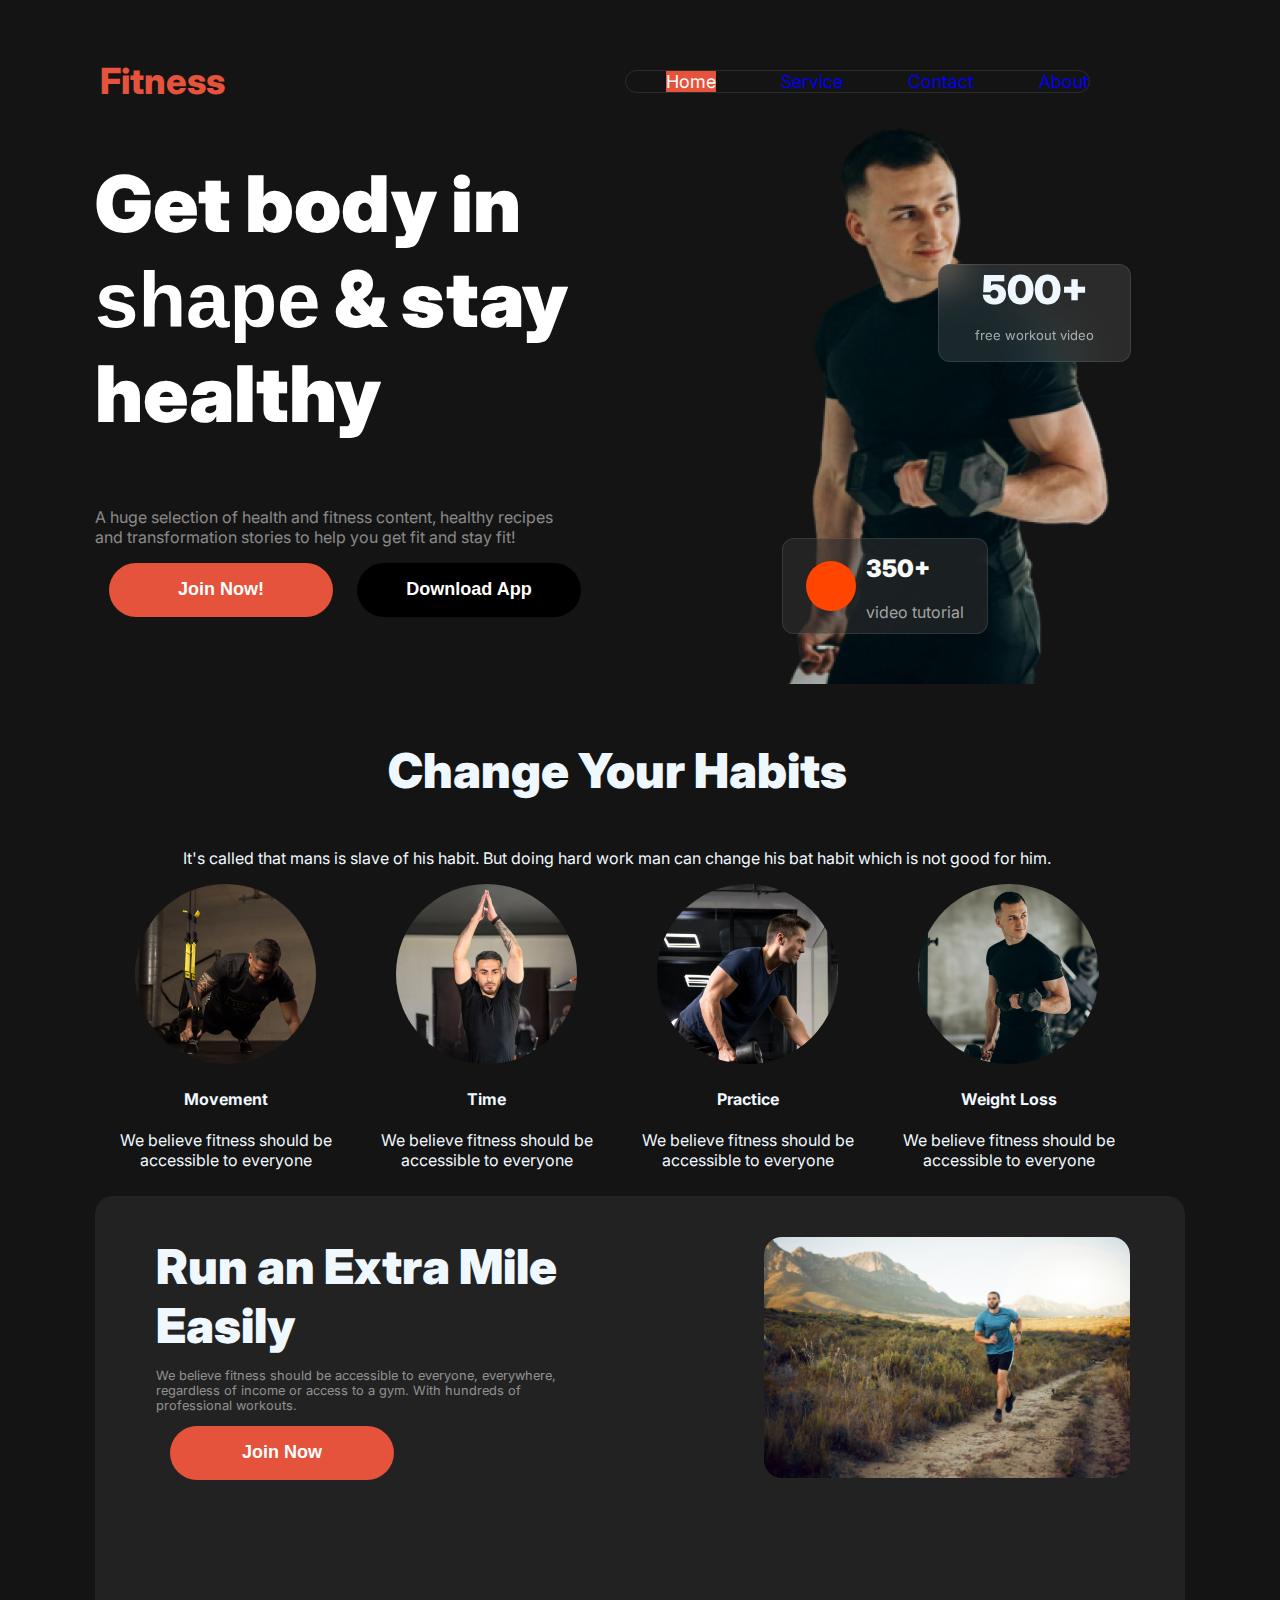
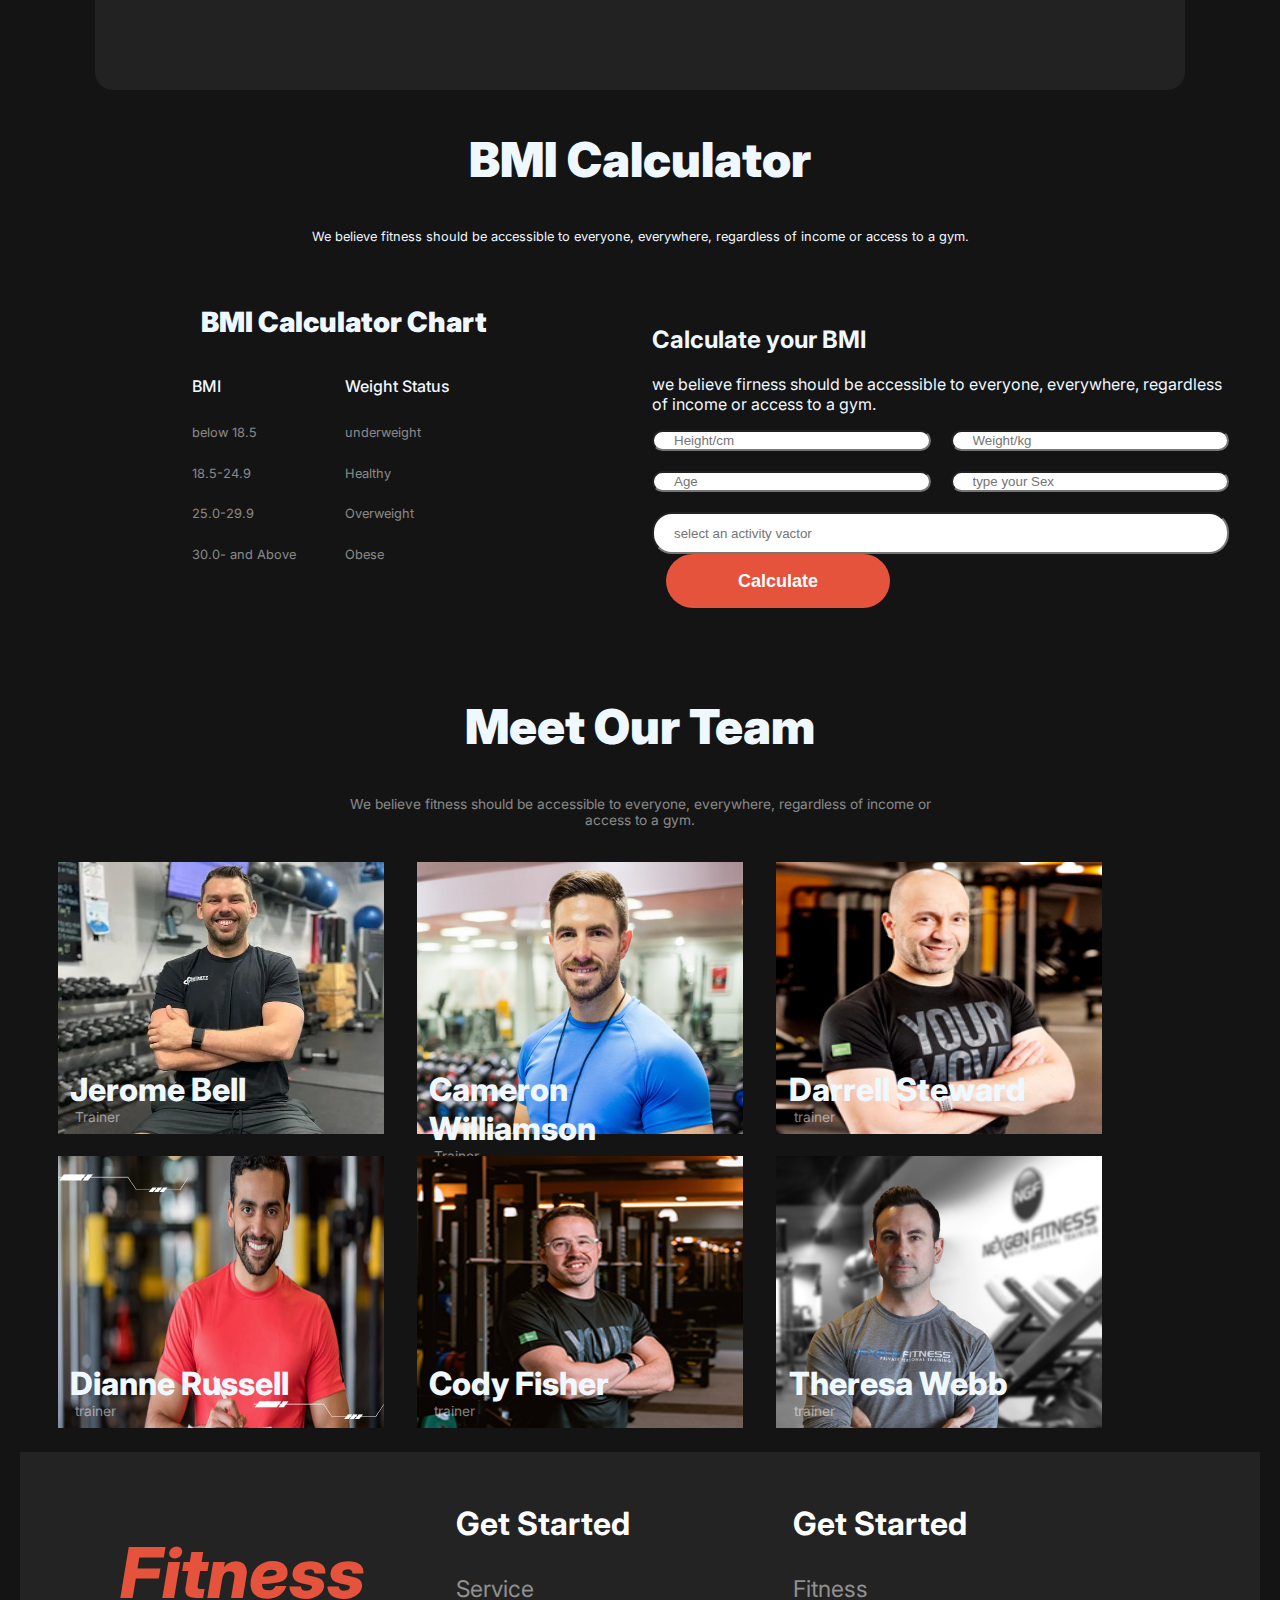
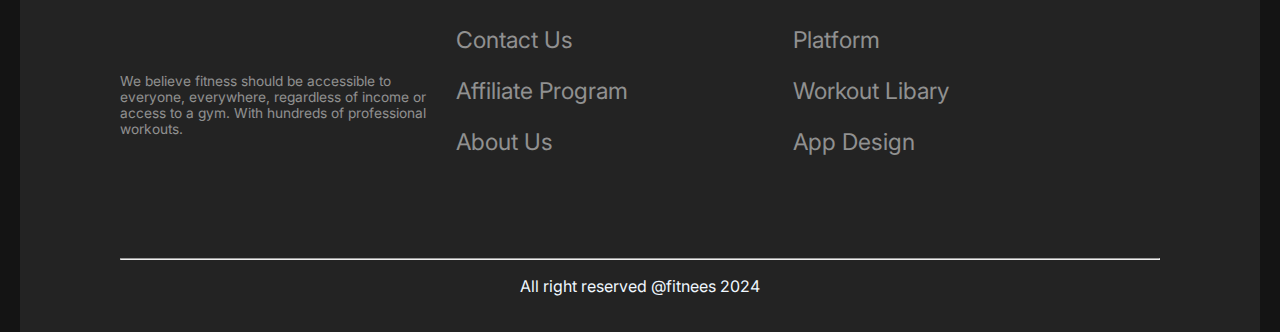
==== commit 6d4bf590: "rular all most complete" ====
--- a/index.html
+++ b/index.html
@@ -87,7 +87,7 @@
     </div>
     <div class="run-extra-img"><img  src="images/run.jpg" alt="runing person"></div>
   </section>
-  <section >
+  <section class="bmi-section">
     <div class="bmi-calculator-title">
       <h2>BMI Calculator</h2>
       <p>We believe fitness should be accessible to everyone, everywhere, regardless of income or access to a gym.</p>
@@ -207,7 +207,7 @@
     </div>
   </div>
   <hr>
-  <p style="text-align: center;">All right reserved @fitnees 2024</p>
+  <p class="footer-end-p">All right reserved @fitnees 2024</p>
  </footer>
 
 </body>
--- a/style.css
+++ b/style.css
@@ -13,6 +13,7 @@
 /* hero section styles */
 .hero-section{
   max-width: 100%;
+  /* display: none; */
 }
 /* navber styles */
 nav{
@@ -30,13 +31,13 @@
   margin-left: 0px;
 }
 nav{
-  margin-right: 95px;
+  /* margin-right: 95px; */
 }
 .nav-icon ul{
   width: 465px;
-  height: 46px;
+  /* height: 46px; */
   display: flex;
-  gap: 47px;
+  gap: 40px;
   align-items: center;
   justify-content: space-between;
   box-sizing: border-box;
@@ -58,13 +59,13 @@
 }
 .navber{
   margin: 0 auto;
-  width: 1060px;
+  width: 1000px;
   height: 46px;
   display: flex;
   align-items: center;
   justify-content: space-between;
   padding-top: 58px;
-  padding-left:190px ;
+  padding-left:90px ;
   padding-right: 190px;
 }
 .home-logo{
@@ -241,6 +242,7 @@
   text-align: center;
   justify-content: center
   background-color: rgb(34,34,34);
+   /* display: none; */
 }
 .run-extra-text{
   max-width: 443px;
@@ -272,7 +274,9 @@
    border-radius: 18px;
 }
 /* calculator section */
-
+.bmi-section{
+   /* display: none; */
+}
 .bmi-calculator-title h2{
   text-align: center;
   font-weight: 900;
@@ -347,6 +351,7 @@
   margin: 0 30px;
   text-align: center;
   align-items: center;
+   /* display: none; */
 }
 .trainer-img-container h2{
   font-size: 3rem;
@@ -398,7 +403,7 @@
 }
 /* footer disegn */
 footer{
-  margin: 0 ;
+  margin: 0 auto;
   width: 1040px;
   padding: 20px 100px;
   background-color: rgba(35,35,35,5);
@@ -406,7 +411,7 @@
 }
 
 .footer-text{
-  width: 1059px;
+  width: 1009px;
   /* height: 249px; */
   /* margin-top: 66px; */
   /* margin-left: 190px; */
@@ -440,6 +445,9 @@
 }
 footer > hr{
   margin-top: 79px;
+}
+.footer-end-p{
+  text-align: center;
 }
 @media screen and (max-width: 592px) {
   main{
@@ -451,11 +459,14 @@
   }
   .hero-section{
     min-width: 100%;
+     /* display: none; */
     /* max-height: 1024px; */
   }
   .navber{
       width: 353px;
-      height: 43px;
+      /* height: 43px; */
+       padding-top: 58px;
+    padding-left: 20px ;
   }
   .nav-icon{
     display: none;
@@ -465,8 +476,8 @@
   }
   .hero-title-img{
     flex-direction: column;
-    margin: 75px 72px;
-    /* border: 2px solid violet; */
+    padding-left: 20px ;
+   margin: 0 auto;
   }
   .title-text{
     margin: 20px;
@@ -493,36 +504,43 @@
   } */
   
   .hero-img{
-    margin: 20px;
+    margin: 0px;
     /* width: 90%; */
+  }
+  .nav-icon{
+    display: none;
   }
   .box-icon-2{
     left: 20px;
     bottom: 50px;
   }
   .change-habit-section{
- 
+   /* display: none; */
   width: 338px;
-  height: 1398px;
+  /* height: 1398px; */
   /* left: 28px; */
   /* top: 1024px; */
+  margin: 0 auto;
 
   }
   .change-habit-text{
     margin: 0 auto;
     text-align: center;
     justify-content: center;
-    margin-left: 60px;
+    /* margin-left: 60px; */
     margin-bottom: 5px;
   }
   .change-habit-header{
     /* font-weight: 900; */
     font-size: 2rem;
+    padding: 0 20px;
   }
   .change-habit-description{
     font-size: 1rem;
     text-align: center;
-    margin: 5px 20px ;
+    /* margin: 5px 20px ; */
+    margin: 0 auto;
+    padding: 0 20px;
   }
   .change-habit-section{
     display: flex;
@@ -534,7 +552,8 @@
     /* height: 1216px; */
     grid-template-columns: repeat(1,1fr);
     align-items: center;
-    margin-left: 67px;
+    /* margin-left: 67px; */
+    margin: 0 auto;
   }
   .run-extra-container{
     /* width: 353px;
@@ -605,11 +624,13 @@
 }
 
 footer{
-  max-width: 393px;
+  max-width: 370px;
   display: grid;
   grid-template-columns: 1;
   gap: 20px;
   margin: 5px;
+  /* padding: 5px 20px; */
+  /* display: none; */
 }
 .footer-text{
   
@@ -622,6 +643,9 @@
   font-size: 1.4375rem;
   font-weight: 400;
   color: rgba(255,255,255,0.5);
+  margin: 0 auto;
+  padding: 0 ;
+  justify-content: center;
 }
 .footer-1{
   min-width: 317px;
@@ -631,10 +655,14 @@
 }
 footer > hr{
   display: none;
-  margin-bottom: 10px;
+  /* margin-bottom: 10px; */
 }
 footer > p{
-  display: none;
+  /* display: none; */
+}
+.footer-end-p{
+  max-width:300px ;
+  /* text-align: center; */
 }
 *{
   /* margin: 0 auto; */
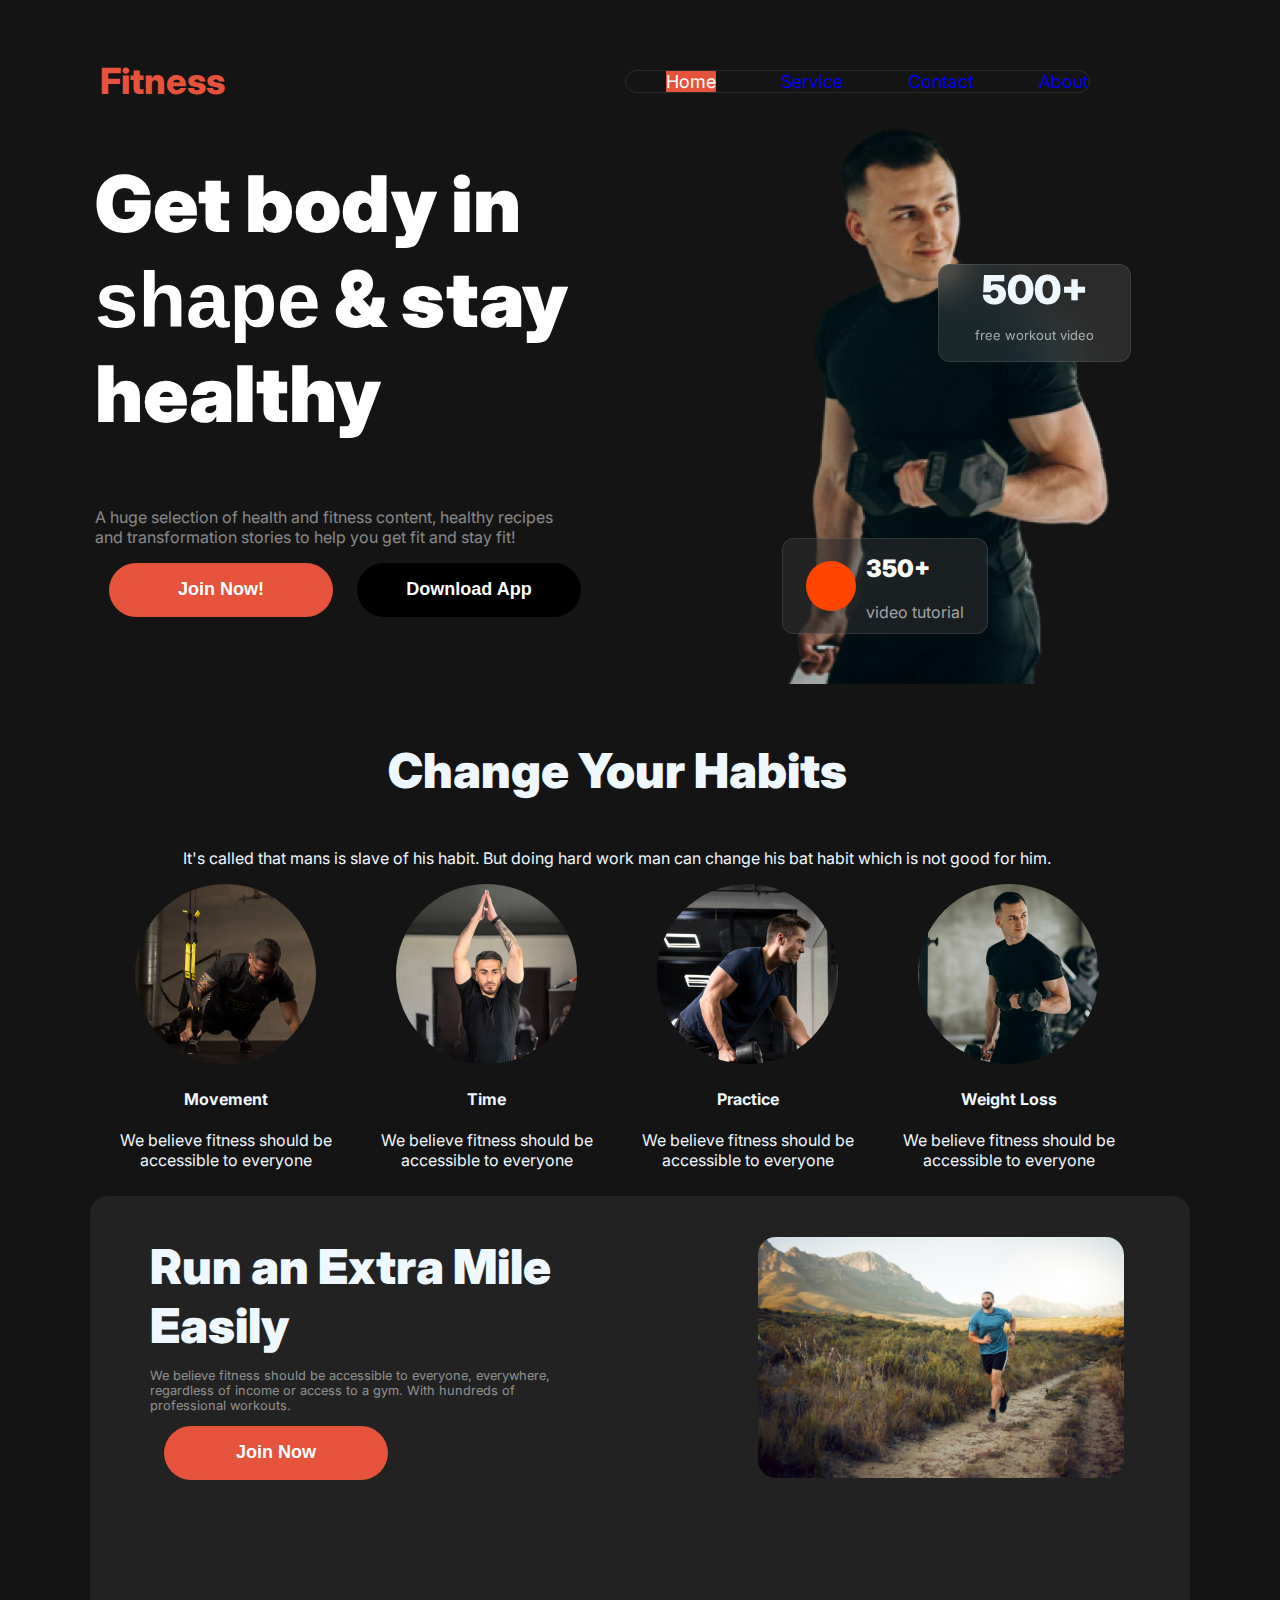
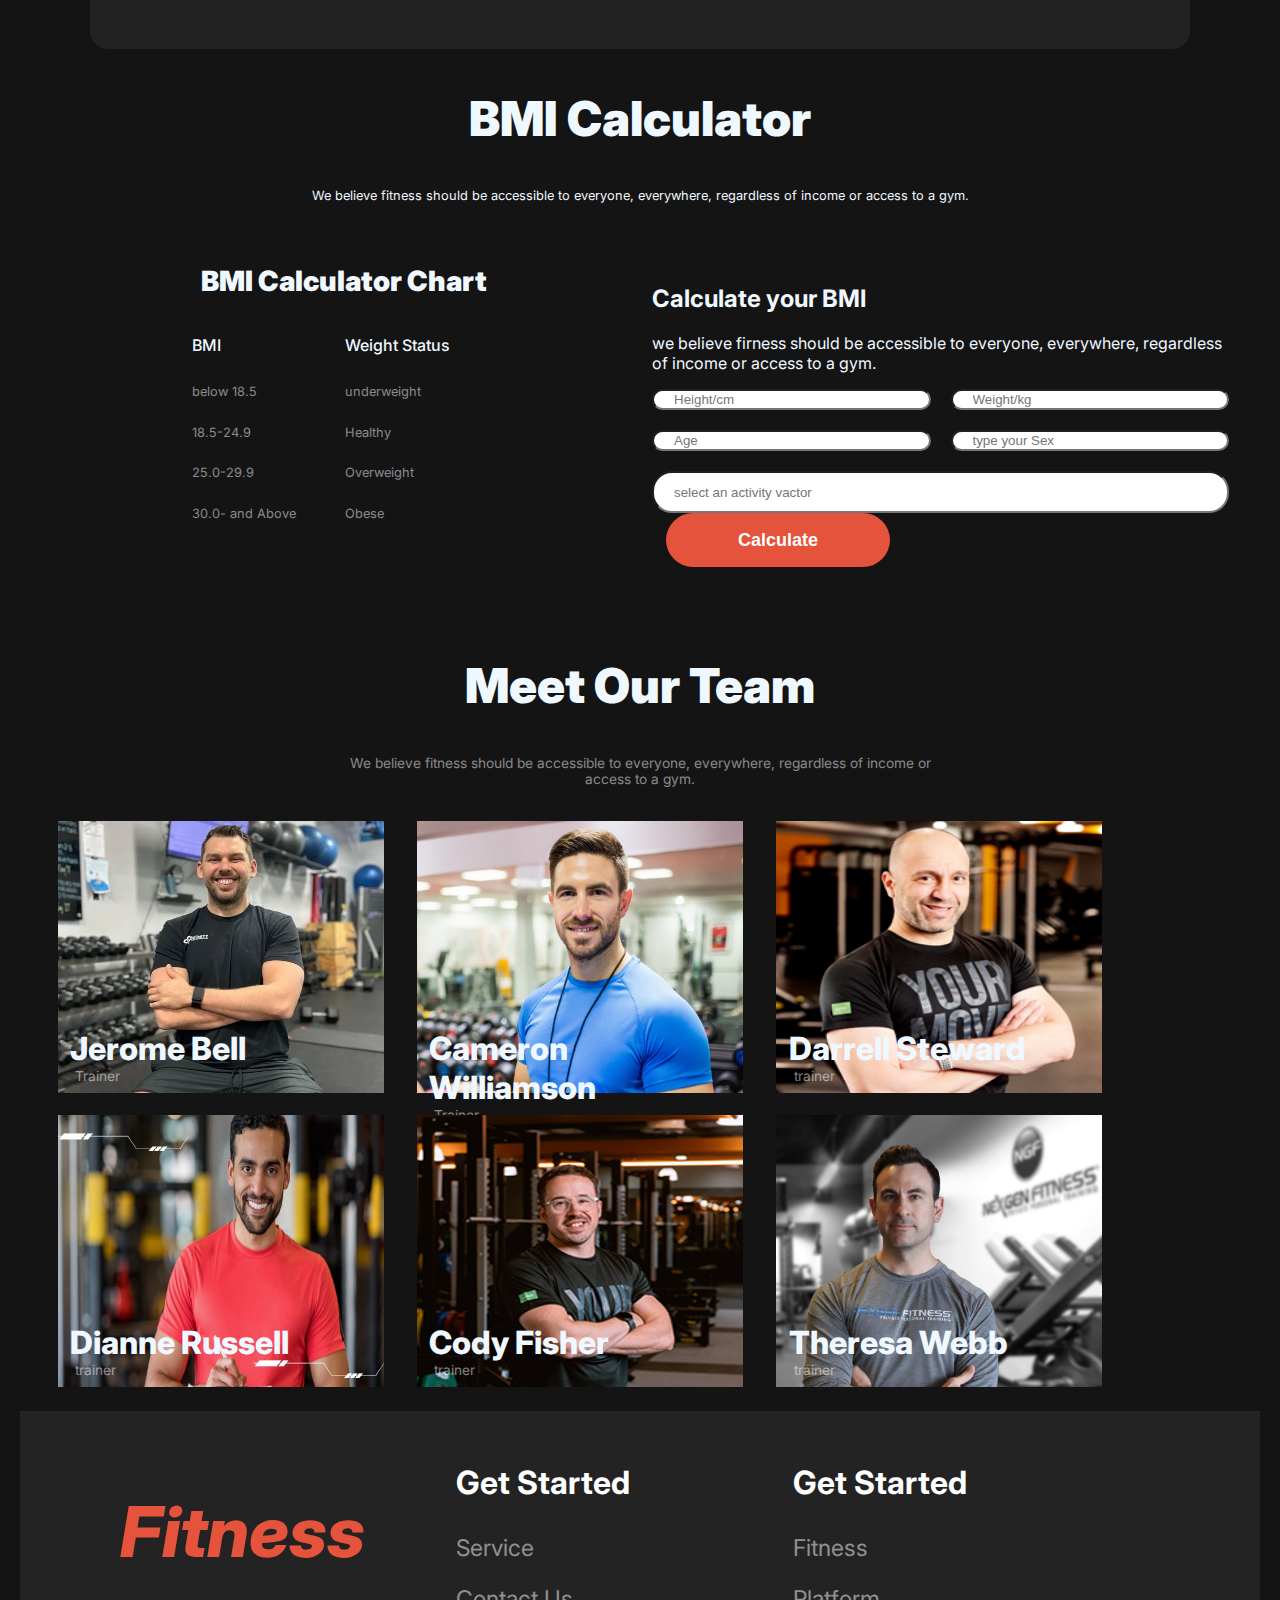
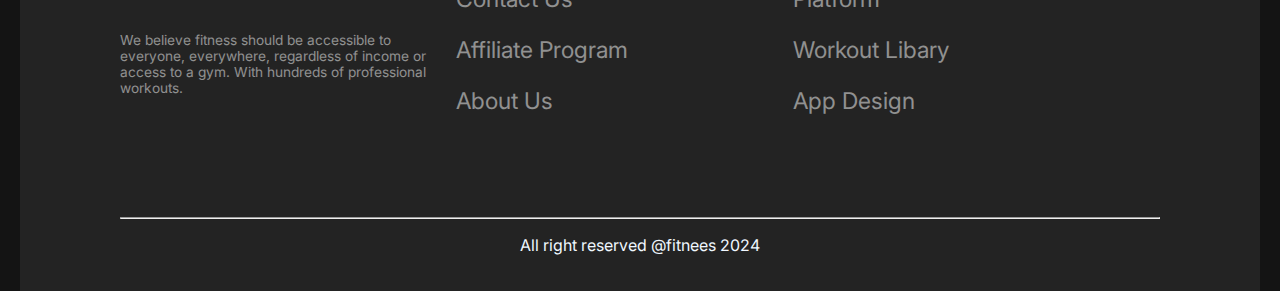
==== commit db1b9ba0: "final" ====
--- a/index.html
+++ b/index.html
@@ -20,6 +20,7 @@
         <li><a href="about.html">About</a></li>
       </ul>
     </div>
+    <a href="menu.html" class="menu">MENU</a>
     
   </nav>
   
--- a/style.css
+++ b/style.css
@@ -67,6 +67,9 @@
   padding-top: 58px;
   padding-left:90px ;
   padding-right: 190px;
+}
+.menu{
+  display: none;
 }
 .home-logo{
   font-weight: 600;
@@ -234,8 +237,9 @@
   border-radius: 18px;
 
   background: rgb(34, 34, 34);
-  margin: 10px 95px;
-  padding: 41px;
+  margin: 10px auto;
+  padding-top: 41px;
+  padding-left: 40px;
   display: flex;
   /* grid-template-columns: repeat(1,1fr); */
   gap: 145px;
@@ -450,6 +454,9 @@
   text-align: center;
 }
 @media screen and (max-width: 592px) {
+  body{
+    /* overflow: hidden; */
+  }
   main{
     display: grid;
     grid-template-columns: 1;
@@ -466,13 +473,17 @@
       width: 353px;
       /* height: 43px; */
        padding-top: 58px;
-    padding-left: 20px ;
+    padding-left: 25px ;
   }
   .nav-icon{
     display: none;
   }
+  .menu{
+    display: contents;
+  }
   nav{
-    /* display: none; */
+    width: 353px;
+    display: flex;
   }
   .hero-title-img{
     flex-direction: column;
@@ -498,11 +509,6 @@
     /* padding: 10%; */
     width: 80%;
   }
-  /* .btn-1{
-    font-size: 1em;
-    width: 250px;
-  } */
-  
   .hero-img{
     margin: 0px;
     /* width: 90%; */
@@ -636,14 +642,14 @@
   
 }
 .footer-text{
-  min-width: 300px;
+  max-width: 300px;
   /* max-width: 200px; */
   display: grid;
   grid-template-columns: 1fr;
   font-size: 1.4375rem;
   font-weight: 400;
   color: rgba(255,255,255,0.5);
-  margin: 0 auto;
+  /* margin: 0 auto; */
   padding: 0 ;
   justify-content: center;
 }
